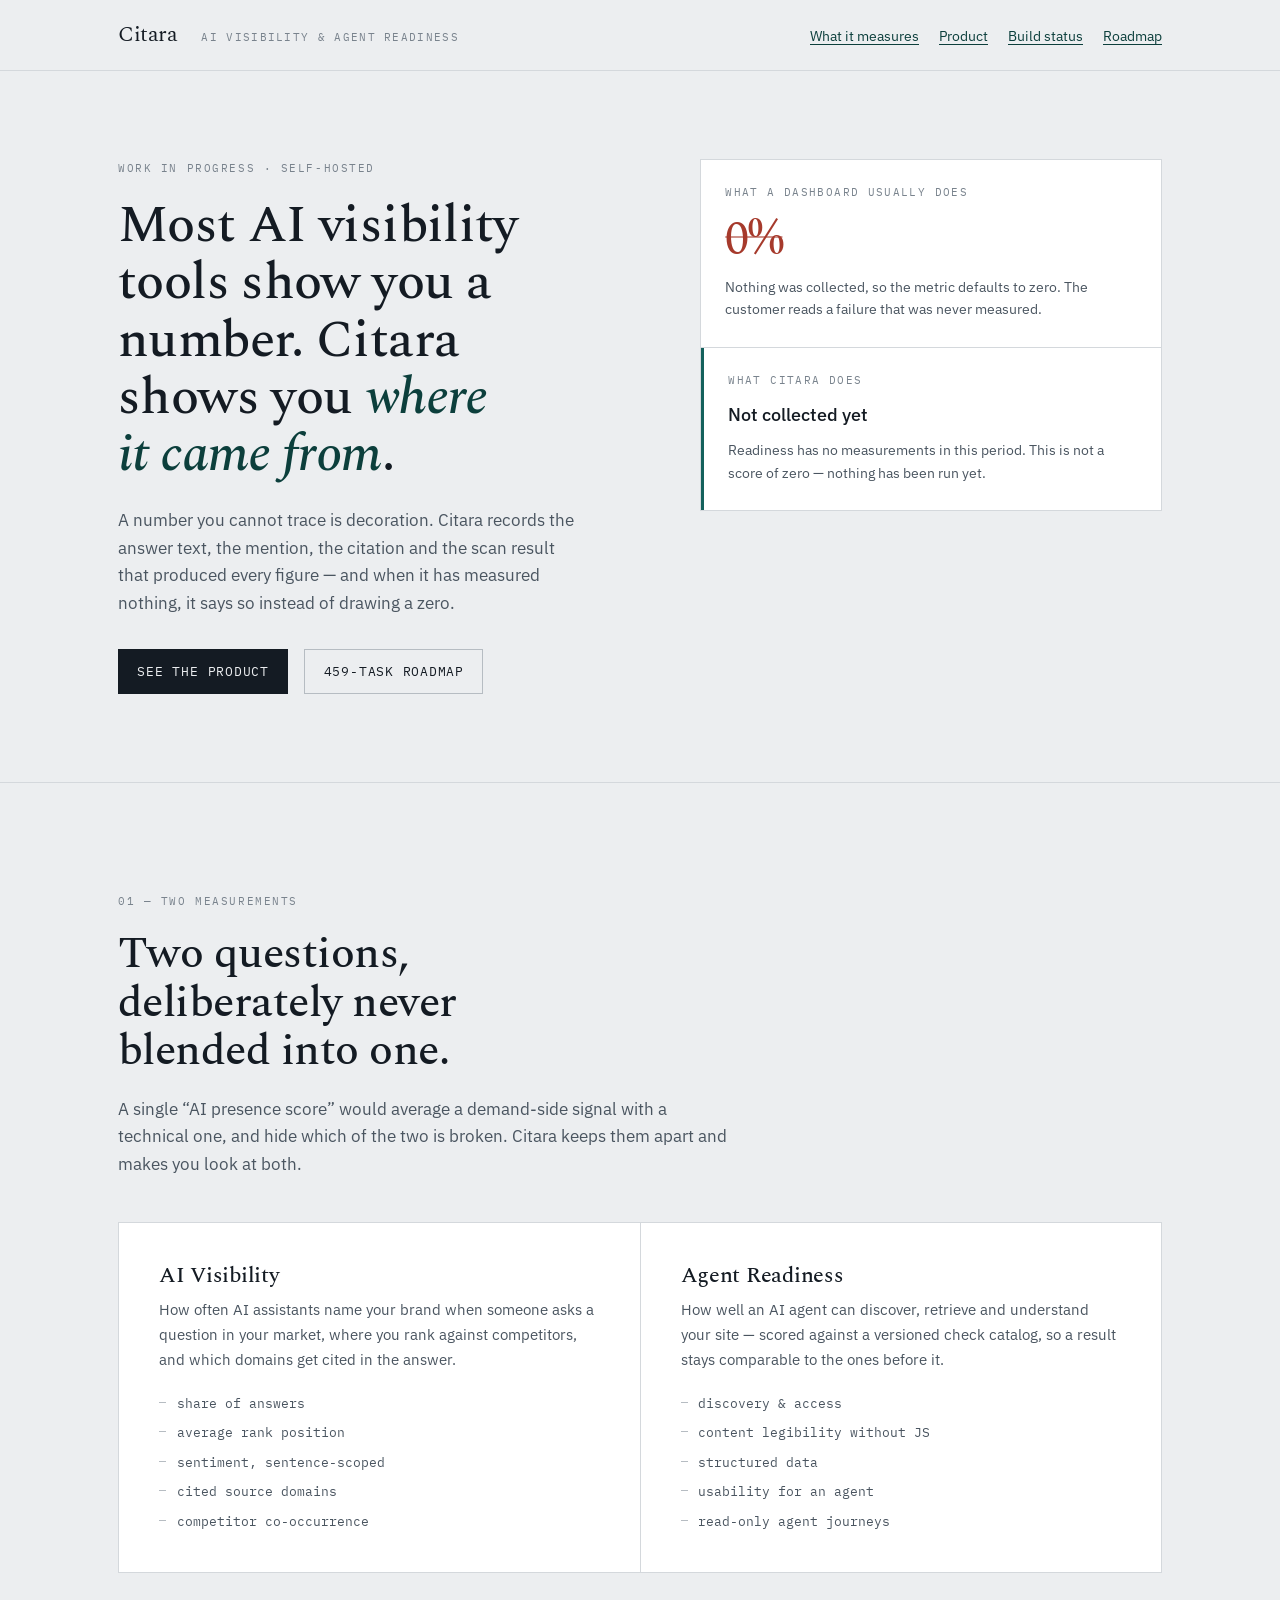
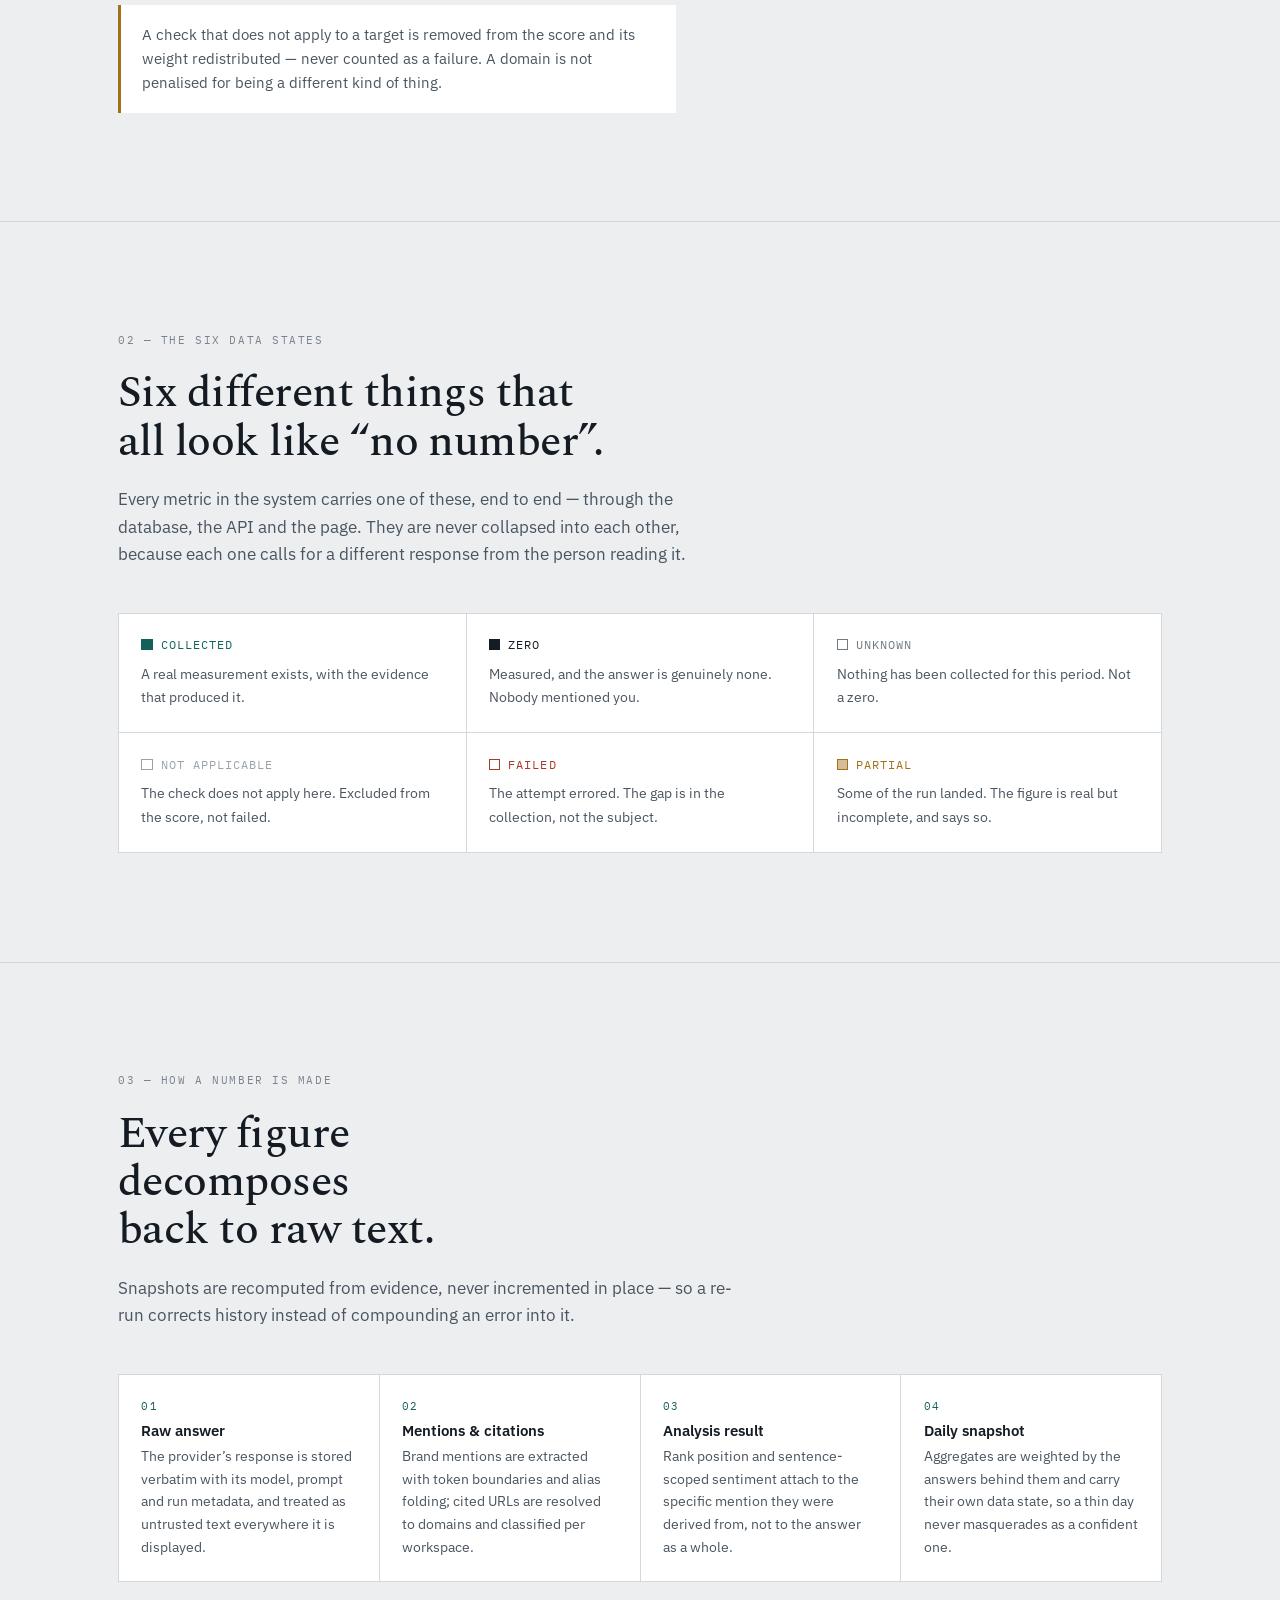
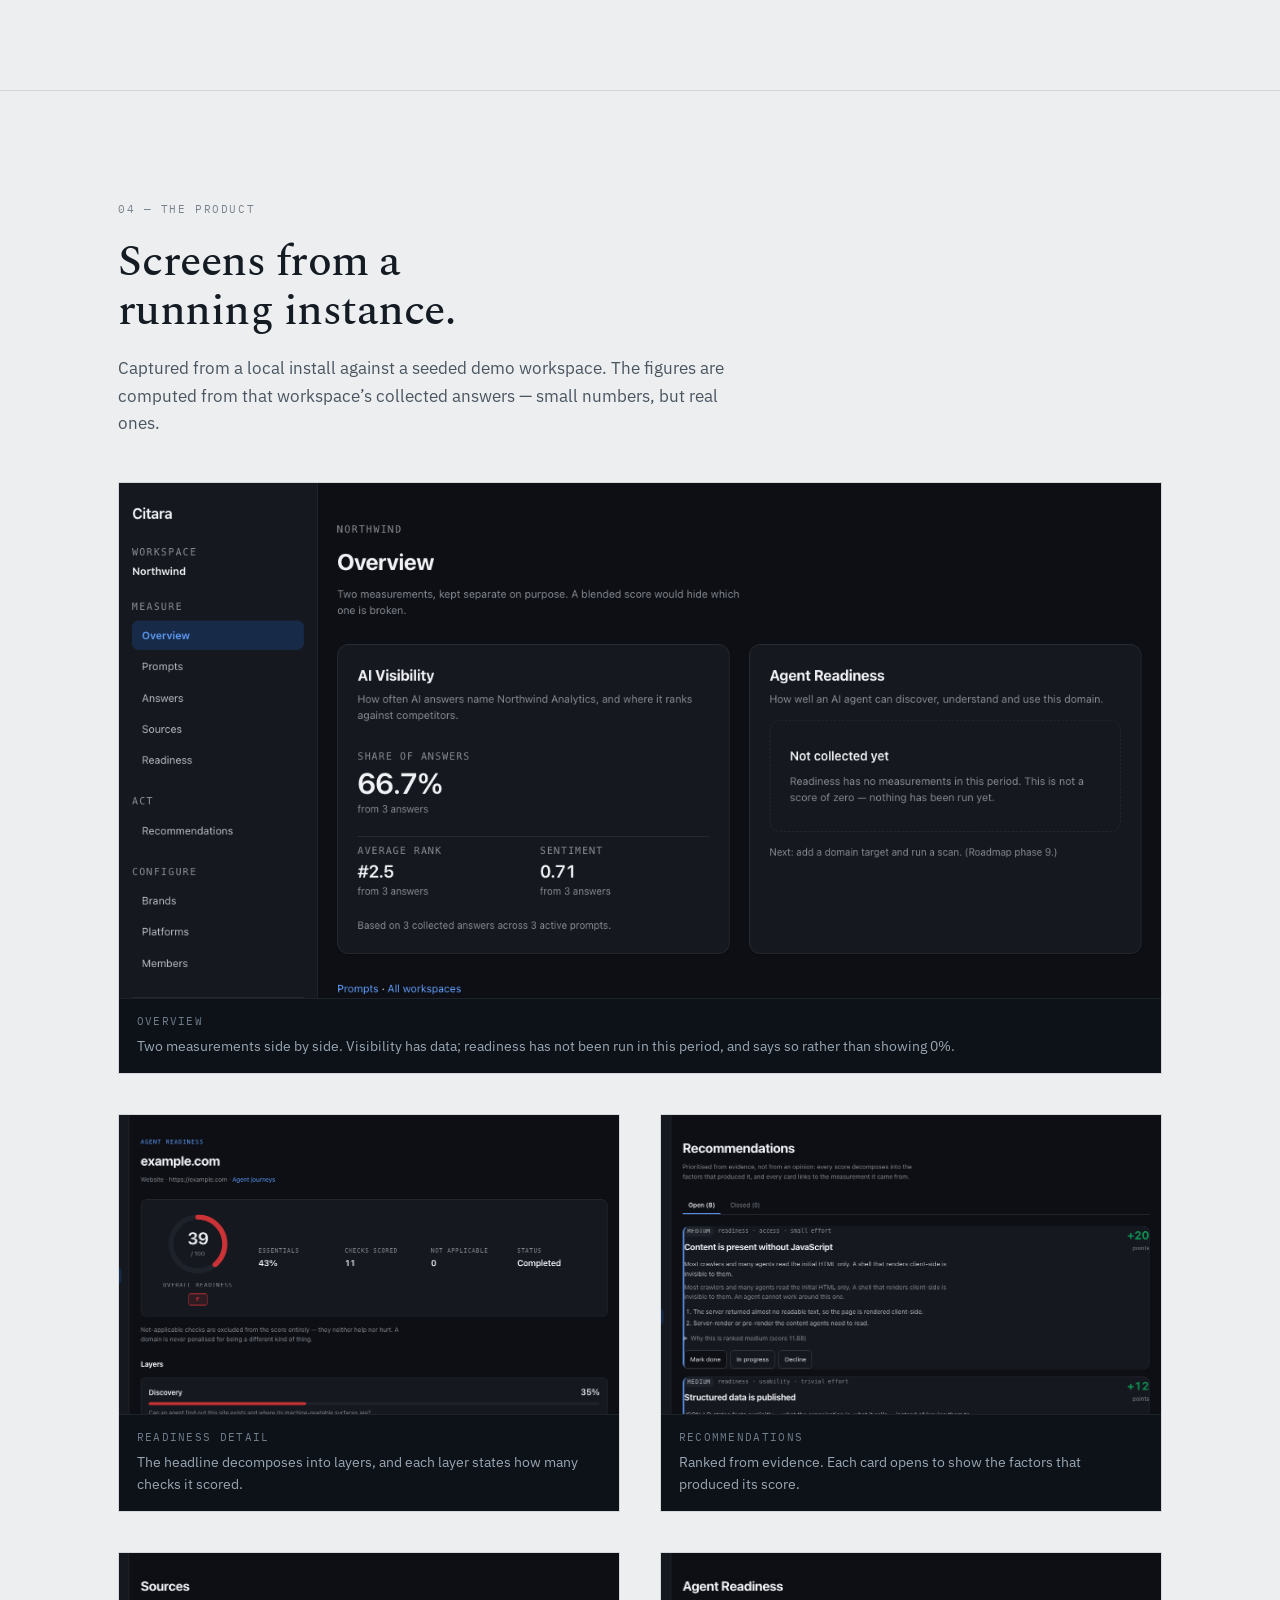
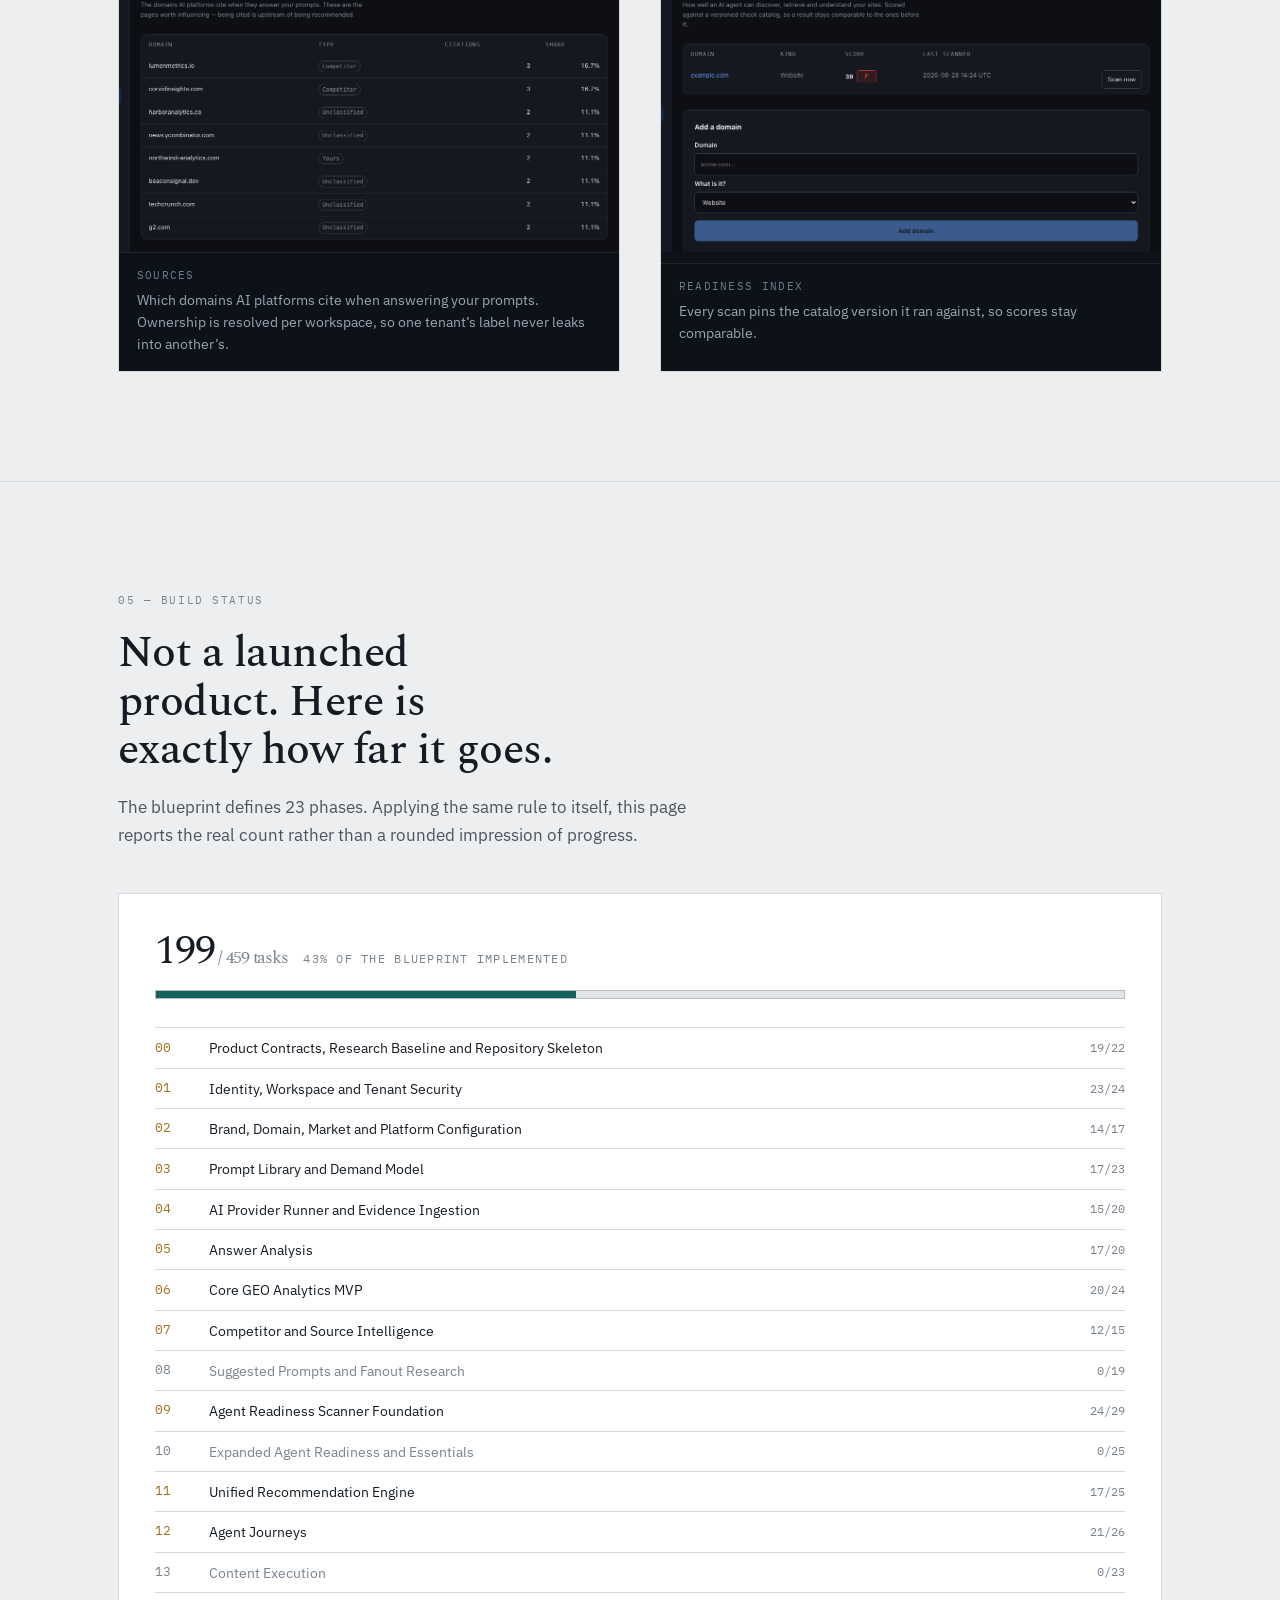
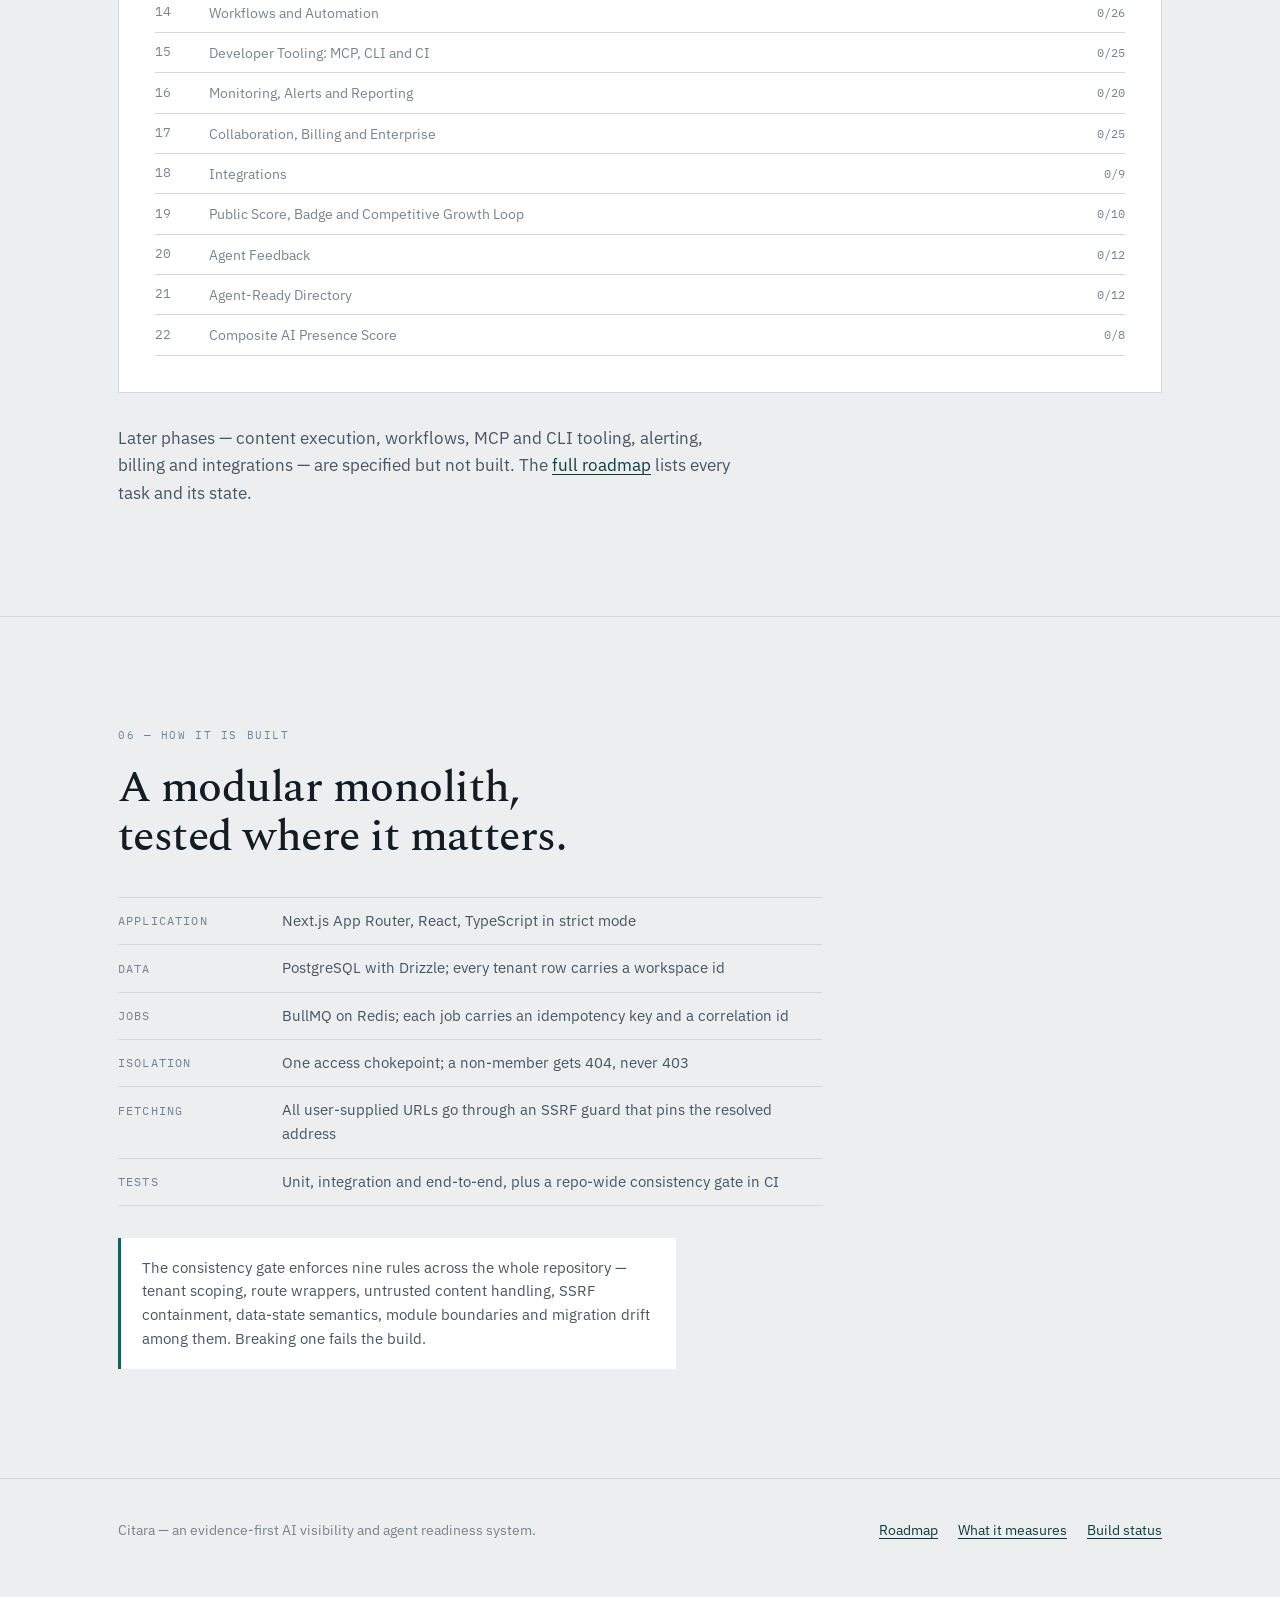
==== index.html @ f3fb156e "site: initial publish" ====
<!doctype html>
<html lang="en">
  <head>
    <meta charset="utf-8" />
    <meta name="viewport" content="width=device-width, initial-scale=1" />
    <title>Citara — evidence-first AI visibility</title>
    <meta
      name="description"
      content="Citara measures how AI answers talk about a brand, and how ready a site is for AI agents — and shows the evidence behind every number instead of inventing one."
    />
    <link rel="preconnect" href="https://fonts.googleapis.com" />
    <link rel="preconnect" href="https://fonts.gstatic.com" crossorigin />
    <link
      href="https://fonts.googleapis.com/css2?family=IBM+Plex+Mono:wght@400;500&family=IBM+Plex+Sans:wght@400;500;600&family=Spectral:ital,wght@0,400;0,500;1,400&display=swap"
      rel="stylesheet"
    />
    <link rel="stylesheet" href="styles.css" />
    <link
      rel="icon"
      href="data:image/svg+xml,<svg xmlns='http://www.w3.org/2000/svg' viewBox='0 0 32 32'><rect width='32' height='32' fill='%230d1219'/><circle cx='16' cy='16' r='9' fill='none' stroke='%2357c9be' stroke-width='3' stroke-dasharray='42 15' transform='rotate(-90 16 16)'/></svg>"
    />
  </head>
  <body>
    <header class="masthead">
      <div class="shell masthead__inner">
        <a class="wordmark" href="./">Citara</a>
        <p class="masthead__tag">AI visibility &amp; agent readiness</p>
        <nav class="masthead__links" aria-label="Site">
          <a href="#measurements">What it measures</a>
          <a href="#product">Product</a>
          <a href="#status">Build status</a>
          <a href="roadmap.html">Roadmap</a>
        </nav>
      </div>
    </header>

    <main>
      <section class="hero">
        <div class="shell hero__grid">
          <div>
            <p class="eyebrow">Work in progress · self-hosted</p>
            <h1>Most AI visibility tools show you a number. Citara shows you <em>where it came from</em>.</h1>
            <p class="hero__sub">
              A number you cannot trace is decoration. Citara records the answer text, the mention, the
              citation and the scan result that produced every figure — and when it has measured
              nothing, it says so instead of drawing a zero.
            </p>
            <div class="hero__actions">
              <a class="btn" href="#product">See the product</a>
              <a class="btn btn--ghost" href="roadmap.html">459-task roadmap</a>
            </div>
          </div>

          <div class="compare" aria-label="Two ways to render an unmeasured metric">
            <div class="compare__cell compare__cell--wrong">
              <span class="compare__label">What a dashboard usually does</span>
              <span class="compare__figure">0%</span>
              <p class="compare__note">
                Nothing was collected, so the metric defaults to zero. The customer reads a failure
                that was never measured.
              </p>
            </div>
            <div class="compare__cell compare__cell--right">
              <span class="compare__label">What Citara does</span>
              <span class="compare__figure compare__figure--void">Not collected yet</span>
              <p class="compare__note">
                Readiness has no measurements in this period. This is not a score of zero — nothing
                has been run yet.
              </p>
            </div>
          </div>
        </div>
      </section>

      <section id="measurements">
        <div class="shell">
          <p class="eyebrow">01 — Two measurements</p>
          <h2 style="font-size: clamp(1.8rem, 1.2rem + 2.2vw, 2.75rem); max-width: 20ch">
            Two questions, deliberately never blended into one.
          </h2>
          <p class="lede" style="margin-top: 1.25rem">
            A single “AI presence score” would average a demand-side signal with a technical one, and
            hide which of the two is broken. Citara keeps them apart and makes you look at both.
          </p>

          <div class="split">
            <div class="split__cell">
              <h3>AI Visibility</h3>
              <p>
                How often AI assistants name your brand when someone asks a question in your market,
                where you rank against competitors, and which domains get cited in the answer.
              </p>
              <ul class="split__list">
                <li>share of answers</li>
                <li>average rank position</li>
                <li>sentiment, sentence-scoped</li>
                <li>cited source domains</li>
                <li>competitor co-occurrence</li>
              </ul>
            </div>
            <div class="split__cell">
              <h3>Agent Readiness</h3>
              <p>
                How well an AI agent can discover, retrieve and understand your site — scored against
                a versioned check catalog, so a result stays comparable to the ones before it.
              </p>
              <ul class="split__list">
                <li>discovery &amp; access</li>
                <li>content legibility without JS</li>
                <li>structured data</li>
                <li>usability for an agent</li>
                <li>read-only agent journeys</li>
              </ul>
            </div>
          </div>

          <p class="rule-note">
            A check that does not apply to a target is removed from the score and its weight
            redistributed — never counted as a failure. A domain is not penalised for being a
            different kind of thing.
          </p>
        </div>
      </section>

      <section id="states">
        <div class="shell">
          <p class="eyebrow">02 — The six data states</p>
          <h2 style="font-size: clamp(1.8rem, 1.2rem + 2.2vw, 2.75rem); max-width: 22ch">
            Six different things that all look like “no number”.
          </h2>
          <p class="lede" style="margin-top: 1.25rem">
            Every metric in the system carries one of these, end to end — through the database, the
            API and the page. They are never collapsed into each other, because each one calls for a
            different response from the person reading it.
          </p>

          <div class="states">
            <div class="state state--collected">
              <span class="state__key">Collected</span>
              <p>A real measurement exists, with the evidence that produced it.</p>
            </div>
            <div class="state state--zero">
              <span class="state__key">Zero</span>
              <p>Measured, and the answer is genuinely none. Nobody mentioned you.</p>
            </div>
            <div class="state state--unknown">
              <span class="state__key">Unknown</span>
              <p>Nothing has been collected for this period. Not a zero.</p>
            </div>
            <div class="state state--na">
              <span class="state__key">Not applicable</span>
              <p>The check does not apply here. Excluded from the score, not failed.</p>
            </div>
            <div class="state state--failed">
              <span class="state__key">Failed</span>
              <p>The attempt errored. The gap is in the collection, not the subject.</p>
            </div>
            <div class="state state--partial">
              <span class="state__key">Partial</span>
              <p>Some of the run landed. The figure is real but incomplete, and says so.</p>
            </div>
          </div>
        </div>
      </section>

      <section id="evidence">
        <div class="shell">
          <p class="eyebrow">03 — How a number is made</p>
          <h2 style="font-size: clamp(1.8rem, 1.2rem + 2.2vw, 2.75rem); max-width: 20ch">
            Every figure decomposes back to raw text.
          </h2>
          <p class="lede" style="margin-top: 1.25rem">
            Snapshots are recomputed from evidence, never incremented in place — so a re-run
            corrects history instead of compounding an error into it.
          </p>

          <ol class="chain">
            <li>
              <h3>Raw answer</h3>
              <p>
                The provider’s response is stored verbatim with its model, prompt and run metadata,
                and treated as untrusted text everywhere it is displayed.
              </p>
            </li>
            <li>
              <h3>Mentions &amp; citations</h3>
              <p>
                Brand mentions are extracted with token boundaries and alias folding; cited URLs are
                resolved to domains and classified per workspace.
              </p>
            </li>
            <li>
              <h3>Analysis result</h3>
              <p>
                Rank position and sentence-scoped sentiment attach to the specific mention they were
                derived from, not to the answer as a whole.
              </p>
            </li>
            <li>
              <h3>Daily snapshot</h3>
              <p>
                Aggregates are weighted by the answers behind them and carry their own data state, so
                a thin day never masquerades as a confident one.
              </p>
            </li>
          </ol>
        </div>
      </section>

      <section id="product">
        <div class="shell">
          <p class="eyebrow">04 — The product</p>
          <h2 style="font-size: clamp(1.8rem, 1.2rem + 2.2vw, 2.75rem); max-width: 20ch">
            Screens from a running instance.
          </h2>
          <p class="lede" style="margin-top: 1.25rem">
            Captured from a local install against a seeded demo workspace. The figures are computed
            from that workspace’s collected answers — small numbers, but real ones.
          </p>

          <div class="plates">
            <figure class="plate plate--wide">
              <img
                src="shots/overview.png"
                alt="Citara overview screen, showing AI Visibility at 66.7% share of answers from 3 answers beside an Agent Readiness panel reading Not collected yet."
                width="1280"
                height="633"
              />
              <figcaption>
                <b>Overview</b>
                Two measurements side by side. Visibility has data; readiness has not been run in
                this period, and says so rather than showing 0%.
              </figcaption>
            </figure>

            <figure class="plate">
              <img
                src="shots/readiness-detail.png"
                alt="Agent readiness detail for example.com: a dial reading 39 out of 100, grade F, with 11 checks scored and a per-layer breakdown."
                width="1280"
                height="633"
                loading="lazy"
              />
              <figcaption>
                <b>Readiness detail</b>
                The headline decomposes into layers, and each layer states how many checks it scored.
              </figcaption>
            </figure>

            <figure class="plate">
              <img
                src="shots/recommendations.png"
                alt="Recommendations list with prioritised cards, each showing severity, effort, a point value and an expandable explanation of its rank."
                width="1280"
                height="633"
                loading="lazy"
              />
              <figcaption>
                <b>Recommendations</b>
                Ranked from evidence. Each card opens to show the factors that produced its score.
              </figcaption>
            </figure>

            <figure class="plate">
              <img
                src="shots/sources.png"
                alt="Sources table listing cited domains with a type label of Yours, Competitor or Unclassified, plus citation counts and share."
                width="1280"
                height="633"
                loading="lazy"
              />
              <figcaption>
                <b>Sources</b>
                Which domains AI platforms cite when answering your prompts. Ownership is resolved
                per workspace, so one tenant’s label never leaks into another’s.
              </figcaption>
            </figure>

            <figure class="plate">
              <img
                src="shots/readiness.png"
                alt="Agent readiness index listing scanned domains with score, grade, last scanned timestamp and a scan now action."
                width="1280"
                height="633"
                loading="lazy"
              />
              <figcaption>
                <b>Readiness index</b>
                Every scan pins the catalog version it ran against, so scores stay comparable.
              </figcaption>
            </figure>
          </div>
        </div>
      </section>

      <section id="status">
        <div class="shell">
          <p class="eyebrow">05 — Build status</p>
          <h2 style="font-size: clamp(1.8rem, 1.2rem + 2.2vw, 2.75rem); max-width: 22ch">
            Not a launched product. Here is exactly how far it goes.
          </h2>
          <p class="lede" style="margin-top: 1.25rem">
            The blueprint defines 23 phases. Applying the same rule to itself, this page reports the
            real count rather than a rounded impression of progress.
          </p>

          <!-- BUILD-STATUS:START -->
        <div class="meter-block">
          <div class="meter-head">
            <span class="meter-figure">199<span> / 459 tasks</span></span>
            <span class="meter-caption">43% of the blueprint implemented</span>
          </div>
          <div
            class="meter"
            role="meter"
            aria-valuenow="199"
            aria-valuemin="0"
            aria-valuemax="459"
            aria-label="Blueprint tasks completed"
          >
            <span style="width: 43.4%"></span>
          </div>

          <div class="phases">
          <div class="phase phase--part">
            <span class="phase__no">00</span>
            <span class="phase__name" title="Product Contracts, Research Baseline and Repository Skeleton">Product Contracts, Research Baseline and Repository Skeleton</span>
            <span class="phase__count">19/22</span>
          </div>
          <div class="phase phase--part">
            <span class="phase__no">01</span>
            <span class="phase__name" title="Identity, Workspace and Tenant Security">Identity, Workspace and Tenant Security</span>
            <span class="phase__count">23/24</span>
          </div>
          <div class="phase phase--part">
            <span class="phase__no">02</span>
            <span class="phase__name" title="Brand, Domain, Market and Platform Configuration">Brand, Domain, Market and Platform Configuration</span>
            <span class="phase__count">14/17</span>
          </div>
          <div class="phase phase--part">
            <span class="phase__no">03</span>
            <span class="phase__name" title="Prompt Library and Demand Model">Prompt Library and Demand Model</span>
            <span class="phase__count">17/23</span>
          </div>
          <div class="phase phase--part">
            <span class="phase__no">04</span>
            <span class="phase__name" title="AI Provider Runner and Evidence Ingestion">AI Provider Runner and Evidence Ingestion</span>
            <span class="phase__count">15/20</span>
          </div>
          <div class="phase phase--part">
            <span class="phase__no">05</span>
            <span class="phase__name" title="Answer Analysis">Answer Analysis</span>
            <span class="phase__count">17/20</span>
          </div>
          <div class="phase phase--part">
            <span class="phase__no">06</span>
            <span class="phase__name" title="Core GEO Analytics MVP">Core GEO Analytics MVP</span>
            <span class="phase__count">20/24</span>
          </div>
          <div class="phase phase--part">
            <span class="phase__no">07</span>
            <span class="phase__name" title="Competitor and Source Intelligence">Competitor and Source Intelligence</span>
            <span class="phase__count">12/15</span>
          </div>
          <div class="phase phase--none">
            <span class="phase__no">08</span>
            <span class="phase__name" title="Suggested Prompts and Fanout Research">Suggested Prompts and Fanout Research</span>
            <span class="phase__count">0/19</span>
          </div>
          <div class="phase phase--part">
            <span class="phase__no">09</span>
            <span class="phase__name" title="Agent Readiness Scanner Foundation">Agent Readiness Scanner Foundation</span>
            <span class="phase__count">24/29</span>
          </div>
          <div class="phase phase--none">
            <span class="phase__no">10</span>
            <span class="phase__name" title="Expanded Agent Readiness and Essentials">Expanded Agent Readiness and Essentials</span>
            <span class="phase__count">0/25</span>
          </div>
          <div class="phase phase--part">
            <span class="phase__no">11</span>
            <span class="phase__name" title="Unified Recommendation Engine">Unified Recommendation Engine</span>
            <span class="phase__count">17/25</span>
          </div>
          <div class="phase phase--part">
            <span class="phase__no">12</span>
            <span class="phase__name" title="Agent Journeys">Agent Journeys</span>
            <span class="phase__count">21/26</span>
          </div>
          <div class="phase phase--none">
            <span class="phase__no">13</span>
            <span class="phase__name" title="Content Execution">Content Execution</span>
            <span class="phase__count">0/23</span>
          </div>
          <div class="phase phase--none">
            <span class="phase__no">14</span>
            <span class="phase__name" title="Workflows and Automation">Workflows and Automation</span>
            <span class="phase__count">0/26</span>
          </div>
          <div class="phase phase--none">
            <span class="phase__no">15</span>
            <span class="phase__name" title="Developer Tooling: MCP, CLI and CI">Developer Tooling: MCP, CLI and CI</span>
            <span class="phase__count">0/25</span>
          </div>
          <div class="phase phase--none">
            <span class="phase__no">16</span>
            <span class="phase__name" title="Monitoring, Alerts and Reporting">Monitoring, Alerts and Reporting</span>
            <span class="phase__count">0/20</span>
          </div>
          <div class="phase phase--none">
            <span class="phase__no">17</span>
            <span class="phase__name" title="Collaboration, Billing and Enterprise">Collaboration, Billing and Enterprise</span>
            <span class="phase__count">0/25</span>
          </div>
          <div class="phase phase--none">
            <span class="phase__no">18</span>
            <span class="phase__name" title="Integrations">Integrations</span>
            <span class="phase__count">0/9</span>
          </div>
          <div class="phase phase--none">
            <span class="phase__no">19</span>
            <span class="phase__name" title="Public Score, Badge and Competitive Growth Loop">Public Score, Badge and Competitive Growth Loop</span>
            <span class="phase__count">0/10</span>
          </div>
          <div class="phase phase--none">
            <span class="phase__no">20</span>
            <span class="phase__name" title="Agent Feedback">Agent Feedback</span>
            <span class="phase__count">0/12</span>
          </div>
          <div class="phase phase--none">
            <span class="phase__no">21</span>
            <span class="phase__name" title="Agent-Ready Directory">Agent-Ready Directory</span>
            <span class="phase__count">0/12</span>
          </div>
          <div class="phase phase--none">
            <span class="phase__no">22</span>
            <span class="phase__name" title="Composite AI Presence Score">Composite AI Presence Score</span>
            <span class="phase__count">0/8</span>
          </div>
          </div>
        </div>
        <!-- BUILD-STATUS:END -->

          <p class="lede" style="margin-top: 2rem">
            Later phases — content execution, workflows, MCP and CLI tooling, alerting, billing and
            integrations — are specified but not built. The
            <a href="roadmap.html">full roadmap</a> lists every task and its state.
          </p>
        </div>
      </section>

      <section id="stack">
        <div class="shell">
          <p class="eyebrow">06 — How it is built</p>
          <h2 style="font-size: clamp(1.8rem, 1.2rem + 2.2vw, 2.75rem); max-width: 20ch">
            A modular monolith, tested where it matters.
          </h2>

          <ul class="stack-list">
            <li>
              <b>Application</b>
              <span>Next.js App Router, React, TypeScript in strict mode</span>
            </li>
            <li>
              <b>Data</b>
              <span>PostgreSQL with Drizzle; every tenant row carries a workspace id</span>
            </li>
            <li>
              <b>Jobs</b>
              <span>BullMQ on Redis; each job carries an idempotency key and a correlation id</span>
            </li>
            <li>
              <b>Isolation</b>
              <span>One access chokepoint; a non-member gets 404, never 403</span>
            </li>
            <li>
              <b>Fetching</b>
              <span>All user-supplied URLs go through an SSRF guard that pins the resolved address</span>
            </li>
            <li>
              <b>Tests</b>
              <span>Unit, integration and end-to-end, plus a repo-wide consistency gate in CI</span>
            </li>
          </ul>

          <p class="rule-note" style="border-left-color: var(--accent)">
            The consistency gate enforces nine rules across the whole repository — tenant scoping,
            route wrappers, untrusted content handling, SSRF containment, data-state semantics,
            module boundaries and migration drift among them. Breaking one fails the build.
          </p>
        </div>
      </section>
    </main>

    <footer>
      <div class="shell">
        <p>Citara — an evidence-first AI visibility and agent readiness system.</p>
        <nav aria-label="Footer">
          <a href="roadmap.html">Roadmap</a>
          <a href="#measurements">What it measures</a>
          <a href="#status">Build status</a>
        </nav>
      </div>
    </footer>
  </body>
</html>
---- styles.css ----
/*
 * Citara marketing site.
 *
 * Design direction: a measurement record. The product's whole argument is that
 * it refuses to invent numbers, so the page is built like an instrument
 * readout — a light paper ground, dark inset plates where real measurements
 * appear, and colour used only to carry meaning (the six data states), never
 * as decoration.
 */

:root {
  --paper: #eceef0;
  --panel: #ffffff;
  --plate: #0d1219;
  --ink: #141b23;
  --ink-soft: #4a5560;
  --ink-faint: #79838d;
  --rule: #d4d8dc;
  --rule-strong: #b6bcc2;

  /* Semantic states. These are the six data states, not a decorative ramp. */
  --state-collected: #14615c;
  --state-zero: #141b23;
  --state-unknown: #6f7a85;
  --state-na: #9aa3ac;
  --state-failed: #a63a2c;
  --state-partial: #a2701a;

  --accent: #14615c;
  --accent-ink: #0c3f3c;

  --display: 'Spectral', 'Iowan Old Style', Georgia, serif;
  --body: 'IBM Plex Sans', -apple-system, BlinkMacSystemFont, 'Segoe UI', sans-serif;
  --mono: 'IBM Plex Mono', ui-monospace, 'SF Mono', Menlo, monospace;

  --measure: 62ch;
  --gutter: clamp(1.25rem, 4vw, 3rem);
  --shell: 1140px;
}

@media (prefers-color-scheme: dark) {
  :root:not([data-theme='light']) {
    --paper: #0b0f14;
    --panel: #121820;
    --plate: #070b10;
    --ink: #e6eaee;
    --ink-soft: #a4b0bb;
    --ink-faint: #77838f;
    --rule: #232c36;
    --rule-strong: #33404c;

    --state-collected: #57c9be;
    --state-zero: #e6eaee;
    --state-unknown: #8d99a5;
    --state-na: #69747f;
    --state-failed: #e0705f;
    --state-partial: #d9a441;

    --accent: #57c9be;
    --accent-ink: #8fded5;
  }
}

:root[data-theme='dark'] {
  --paper: #0b0f14;
  --panel: #121820;
  --plate: #070b10;
  --ink: #e6eaee;
  --ink-soft: #a4b0bb;
  --ink-faint: #77838f;
  --rule: #232c36;
  --rule-strong: #33404c;

  --state-collected: #57c9be;
  --state-zero: #e6eaee;
  --state-unknown: #8d99a5;
  --state-na: #69747f;
  --state-failed: #e0705f;
  --state-partial: #d9a441;

  --accent: #57c9be;
  --accent-ink: #8fded5;
}

*,
*::before,
*::after {
  box-sizing: border-box;
}

html {
  -webkit-text-size-adjust: 100%;
}

body {
  margin: 0;
  background: var(--paper);
  color: var(--ink);
  font-family: var(--body);
  font-size: clamp(1rem, 0.96rem + 0.18vw, 1.0625rem);
  line-height: 1.62;
  -webkit-font-smoothing: antialiased;
}

a {
  color: var(--accent-ink);
  text-underline-offset: 0.18em;
  text-decoration-thickness: from-font;
}

a:hover {
  color: var(--ink);
}

:focus-visible {
  outline: 2px solid var(--accent);
  outline-offset: 3px;
  border-radius: 2px;
}

img {
  max-width: 100%;
  height: auto;
  display: block;
}

h1,
h2,
h3 {
  font-family: var(--display);
  font-weight: 500;
  line-height: 1.1;
  text-wrap: balance;
  margin: 0;
  letter-spacing: -0.012em;
}

p,
figure,
blockquote {
  margin: 0;
}

/* ---------- shell ---------- */

.shell {
  width: 100%;
  max-width: var(--shell);
  margin-inline: auto;
  padding-inline: var(--gutter);
}

.narrow {
  max-width: var(--measure);
}

section {
  padding-block: clamp(3.5rem, 2rem + 6vw, 7rem);
  border-top: 1px solid var(--rule);
}

.eyebrow {
  font-family: var(--mono);
  font-size: 0.7rem;
  letter-spacing: 0.14em;
  text-transform: uppercase;
  color: var(--ink-faint);
  margin: 0 0 1.25rem;
}

.lede {
  color: var(--ink-soft);
  font-size: 1.0625rem;
  max-width: var(--measure);
}

/* ---------- masthead ---------- */

.masthead {
  border-bottom: 1px solid var(--rule);
  background: var(--paper);
}

.masthead__inner {
  display: flex;
  flex-wrap: wrap;
  align-items: baseline;
  gap: 0.75rem 1.5rem;
  padding-block: 1.1rem;
}

.wordmark {
  font-family: var(--display);
  font-size: 1.35rem;
  letter-spacing: -0.02em;
  color: var(--ink);
  text-decoration: none;
}

.masthead__tag {
  font-family: var(--mono);
  font-size: 0.68rem;
  letter-spacing: 0.12em;
  text-transform: uppercase;
  color: var(--ink-faint);
  margin-right: auto;
}

.masthead__links {
  display: flex;
  gap: 1.25rem;
  font-size: 0.9rem;
}

/* ---------- hero ---------- */

.hero {
  border-top: 0;
  padding-block: clamp(3rem, 2rem + 5vw, 5.5rem) clamp(3rem, 2rem + 5vw, 5.5rem);
}

.hero__grid {
  display: grid;
  gap: clamp(2.5rem, 1rem + 5vw, 4.5rem);
  grid-template-columns: minmax(0, 1fr);
  align-items: start;
}

@media (min-width: 62rem) {
  .hero__grid {
    grid-template-columns: minmax(0, 1.05fr) minmax(0, 0.95fr);
  }
}

.hero h1 {
  font-size: clamp(2.1rem, 1.3rem + 3.1vw, 3.25rem);
  margin-bottom: 1.5rem;
  max-width: 17ch;
}

.hero h1 em {
  font-style: italic;
  color: var(--accent-ink);
}

.hero__sub {
  color: var(--ink-soft);
  max-width: 46ch;
  margin-bottom: 2rem;
}

.hero__actions {
  display: flex;
  flex-wrap: wrap;
  gap: 0.75rem 1rem;
  align-items: center;
}

.btn {
  display: inline-block;
  font-family: var(--mono);
  font-size: 0.8rem;
  letter-spacing: 0.06em;
  text-transform: uppercase;
  text-decoration: none;
  padding: 0.7rem 1.15rem;
  border: 1px solid var(--ink);
  color: var(--paper);
  background: var(--ink);
  transition:
    background 140ms ease,
    color 140ms ease,
    transform 140ms ease;
}

.btn:hover {
  background: var(--accent-ink);
  border-color: var(--accent-ink);
  color: var(--paper);
  transform: translateY(-1px);
}

.btn--ghost {
  background: transparent;
  color: var(--ink);
  border-color: var(--rule-strong);
}

.btn--ghost:hover {
  background: transparent;
  color: var(--accent-ink);
  border-color: var(--accent-ink);
}

/* ---------- the comparison card in the hero ---------- */

.compare {
  display: grid;
  gap: 1px;
  background: var(--rule);
  border: 1px solid var(--rule);
}

.compare__cell {
  background: var(--panel);
  padding: 1.5rem 1.5rem 1.6rem;
}

.compare__label {
  font-family: var(--mono);
  font-size: 0.66rem;
  letter-spacing: 0.13em;
  text-transform: uppercase;
  color: var(--ink-faint);
  display: block;
  margin-bottom: 0.9rem;
}

.compare__figure {
  font-family: var(--display);
  font-size: 3rem;
  line-height: 1;
  letter-spacing: -0.03em;
  font-variant-numeric: tabular-nums;
  display: block;
}

.compare__figure--void {
  font-family: var(--body);
  font-size: 1.15rem;
  font-weight: 500;
  line-height: 1.3;
  letter-spacing: 0;
  color: var(--ink);
}

.compare__note {
  margin-top: 0.75rem;
  font-size: 0.875rem;
  color: var(--ink-soft);
}

.compare__cell--wrong .compare__figure {
  color: var(--state-failed);
  text-decoration: line-through;
  text-decoration-thickness: 2px;
  text-decoration-color: color-mix(in oklab, var(--state-failed) 55%, transparent);
}

.compare__cell--right {
  border-left: 3px solid var(--accent);
}

/* ---------- two measurements ---------- */

.split {
  display: grid;
  gap: 1px;
  background: var(--rule);
  border: 1px solid var(--rule);
  margin-top: 2.75rem;
}

@media (min-width: 48rem) {
  .split {
    grid-template-columns: 1fr 1fr;
  }
}

.split__cell {
  background: var(--panel);
  padding: clamp(1.5rem, 1rem + 2vw, 2.5rem);
}

.split__cell h3 {
  font-size: 1.4rem;
  margin-bottom: 0.6rem;
}

.split__cell p {
  color: var(--ink-soft);
  font-size: 0.95rem;
}

.split__list {
  list-style: none;
  margin: 1.4rem 0 0;
  padding: 0;
  display: grid;
  gap: 0.55rem;
  font-family: var(--mono);
  font-size: 0.8rem;
  color: var(--ink-soft);
}

.split__list li {
  padding-left: 1.1rem;
  position: relative;
}

.split__list li::before {
  content: '';
  position: absolute;
  left: 0;
  top: 0.62em;
  width: 0.45rem;
  height: 1px;
  background: var(--rule-strong);
}

.rule-note {
  margin-top: 2rem;
  padding: 1.1rem 1.3rem;
  border-left: 3px solid var(--state-partial);
  background: var(--panel);
  font-size: 0.925rem;
  color: var(--ink-soft);
  max-width: var(--measure);
}

/* ---------- data states legend ---------- */

.states {
  display: grid;
  gap: 1px;
  background: var(--rule);
  border: 1px solid var(--rule);
  margin-top: 2.75rem;
}

/* Six items: two rows of three, so the legend never leaves a dead cell. */
@media (min-width: 34rem) {
  .states {
    grid-template-columns: repeat(2, 1fr);
  }
}

@media (min-width: 56rem) {
  .states {
    grid-template-columns: repeat(3, 1fr);
  }
}

.state {
  background: var(--panel);
  padding: 1.35rem 1.4rem 1.5rem;
  display: grid;
  gap: 0.45rem;
  align-content: start;
}

.state__key {
  font-family: var(--mono);
  font-size: 0.74rem;
  letter-spacing: 0.09em;
  text-transform: uppercase;
  display: inline-flex;
  align-items: center;
  gap: 0.5rem;
  color: var(--swatch, var(--ink));
}

.state__key::before {
  content: '';
  width: 0.7rem;
  height: 0.7rem;
  border: 1.5px solid var(--swatch, var(--ink));
  background: var(--swatch-fill, transparent);
  flex: none;
}

.state p {
  font-size: 0.9rem;
  color: var(--ink-soft);
}

.state--collected {
  --swatch: var(--state-collected);
  --swatch-fill: var(--state-collected);
}
.state--zero {
  --swatch: var(--state-zero);
  --swatch-fill: var(--state-zero);
}
.state--unknown {
  --swatch: var(--state-unknown);
}
.state--na {
  --swatch: var(--state-na);
}
.state--failed {
  --swatch: var(--state-failed);
}
.state--partial {
  --swatch: var(--state-partial);
  --swatch-fill: color-mix(in oklab, var(--state-partial) 45%, transparent);
}

/* ---------- evidence chain ---------- */

.chain {
  list-style: none;
  margin: 2.75rem 0 0;
  padding: 0;
  display: grid;
  gap: 1px;
  background: var(--rule);
  border: 1px solid var(--rule);
  counter-reset: step;
}

@media (min-width: 56rem) {
  .chain {
    grid-template-columns: repeat(4, 1fr);
  }
}

.chain li {
  background: var(--panel);
  padding: 1.4rem;
  display: grid;
  gap: 0.4rem;
  align-content: start;
  counter-increment: step;
}

.chain li::before {
  content: counter(step, decimal-leading-zero);
  font-family: var(--mono);
  font-size: 0.7rem;
  letter-spacing: 0.1em;
  color: var(--accent);
}

.chain h3 {
  font-family: var(--body);
  font-size: 0.95rem;
  font-weight: 600;
  letter-spacing: 0;
}

.chain p {
  font-size: 0.875rem;
  color: var(--ink-soft);
}

/* ---------- screenshot plates ---------- */

.plates {
  display: grid;
  gap: clamp(1.5rem, 1rem + 2vw, 2.5rem);
  margin-top: 2.75rem;
}

@media (min-width: 56rem) {
  .plates {
    grid-template-columns: 1fr 1fr;
  }
  .plate--wide {
    grid-column: 1 / -1;
  }
}

.plate {
  background: var(--plate);
  border: 1px solid var(--rule);
  display: grid;
  gap: 0;
}

.plate figcaption {
  padding: 0.85rem 1.1rem 1rem;
  border-top: 1px solid rgb(255 255 255 / 0.07);
  color: #9aa6b2;
  font-size: 0.85rem;
}

.plate figcaption b {
  display: block;
  font-family: var(--mono);
  font-size: 0.68rem;
  letter-spacing: 0.12em;
  text-transform: uppercase;
  color: #6f7d8b;
  font-weight: 400;
  margin-bottom: 0.3rem;
}

.plate img {
  width: 100%;
}

/*
 * The four half-width plates all repeat the same left navigation. Cropping it
 * away spends those pixels on the part of the screen the caption is about.
 */
@media (min-width: 56rem) {
  .plate:not(.plate--wide) {
    overflow: hidden;
  }

  .plate:not(.plate--wide) img {
    /* The global reset caps images at their container; this crop needs to exceed it. */
    max-width: none;
    width: 121%;
    margin-left: -21%;
  }
}

/* ---------- build status ---------- */

.meter-block {
  margin-top: 2.75rem;
  border: 1px solid var(--rule);
  background: var(--panel);
  padding: clamp(1.5rem, 1rem + 2vw, 2.25rem);
}

.meter-head {
  display: flex;
  flex-wrap: wrap;
  align-items: baseline;
  gap: 0.5rem 1rem;
  margin-bottom: 1.1rem;
}

.meter-figure {
  font-family: var(--display);
  font-size: 2.6rem;
  line-height: 1;
  letter-spacing: -0.03em;
  font-variant-numeric: tabular-nums;
}

.meter-figure span {
  font-size: 1.1rem;
  color: var(--ink-faint);
}

.meter-caption {
  font-family: var(--mono);
  font-size: 0.72rem;
  letter-spacing: 0.11em;
  text-transform: uppercase;
  color: var(--ink-faint);
}

.meter {
  height: 0.6rem;
  background: color-mix(in oklab, var(--rule) 70%, transparent);
  border: 1px solid var(--rule-strong);
  overflow: hidden;
}

.meter span {
  display: block;
  height: 100%;
  background: var(--accent);
}

.phases {
  margin-top: 1.75rem;
  border-top: 1px solid var(--rule);
  font-family: var(--mono);
  font-size: 0.8rem;
}

.phase {
  display: grid;
  grid-template-columns: 2.5rem minmax(0, 1fr) auto;
  gap: 0.5rem 0.9rem;
  align-items: center;
  padding: 0.5rem 0;
  border-bottom: 1px solid var(--rule);
}

.phase__no {
  color: var(--ink-faint);
  font-variant-numeric: tabular-nums;
}

.phase__name {
  font-family: var(--body);
  font-size: 0.9rem;
  overflow: hidden;
  text-overflow: ellipsis;
  white-space: nowrap;
}

.phase__count {
  color: var(--ink-faint);
  font-variant-numeric: tabular-nums;
  font-size: 0.75rem;
}

.phase--done .phase__name {
  color: var(--ink);
}

.phase--none .phase__name,
.phase--none .phase__no {
  color: var(--ink-faint);
}

.phase--part .phase__no {
  color: var(--state-partial);
}

.phase--done .phase__no {
  color: var(--accent);
}

/* ---------- stack ---------- */

.stack-list {
  list-style: none;
  margin: 2.25rem 0 0;
  padding: 0;
  display: grid;
  gap: 0;
  border-top: 1px solid var(--rule);
  max-width: 44rem;
}

.stack-list li {
  display: grid;
  grid-template-columns: minmax(7rem, 9rem) minmax(0, 1fr);
  gap: 0.35rem 1.25rem;
  padding: 0.7rem 0;
  border-bottom: 1px solid var(--rule);
  font-size: 0.925rem;
}

.stack-list dt,
.stack-list b {
  font-family: var(--mono);
  font-size: 0.72rem;
  letter-spacing: 0.1em;
  text-transform: uppercase;
  color: var(--ink-faint);
  font-weight: 400;
  padding-top: 0.2rem;
}

.stack-list span {
  color: var(--ink-soft);
}

/* ---------- footer ---------- */

footer {
  border-top: 1px solid var(--rule);
  padding-block: 2.5rem 3.5rem;
  color: var(--ink-faint);
  font-size: 0.875rem;
}

footer .shell {
  display: flex;
  flex-wrap: wrap;
  gap: 0.75rem 2rem;
  align-items: baseline;
  justify-content: space-between;
}

footer nav {
  display: flex;
  gap: 1.25rem;
}

@media (prefers-reduced-motion: reduce) {
  * {
    transition-duration: 0.01ms !important;
    animation-duration: 0.01ms !important;
  }
}
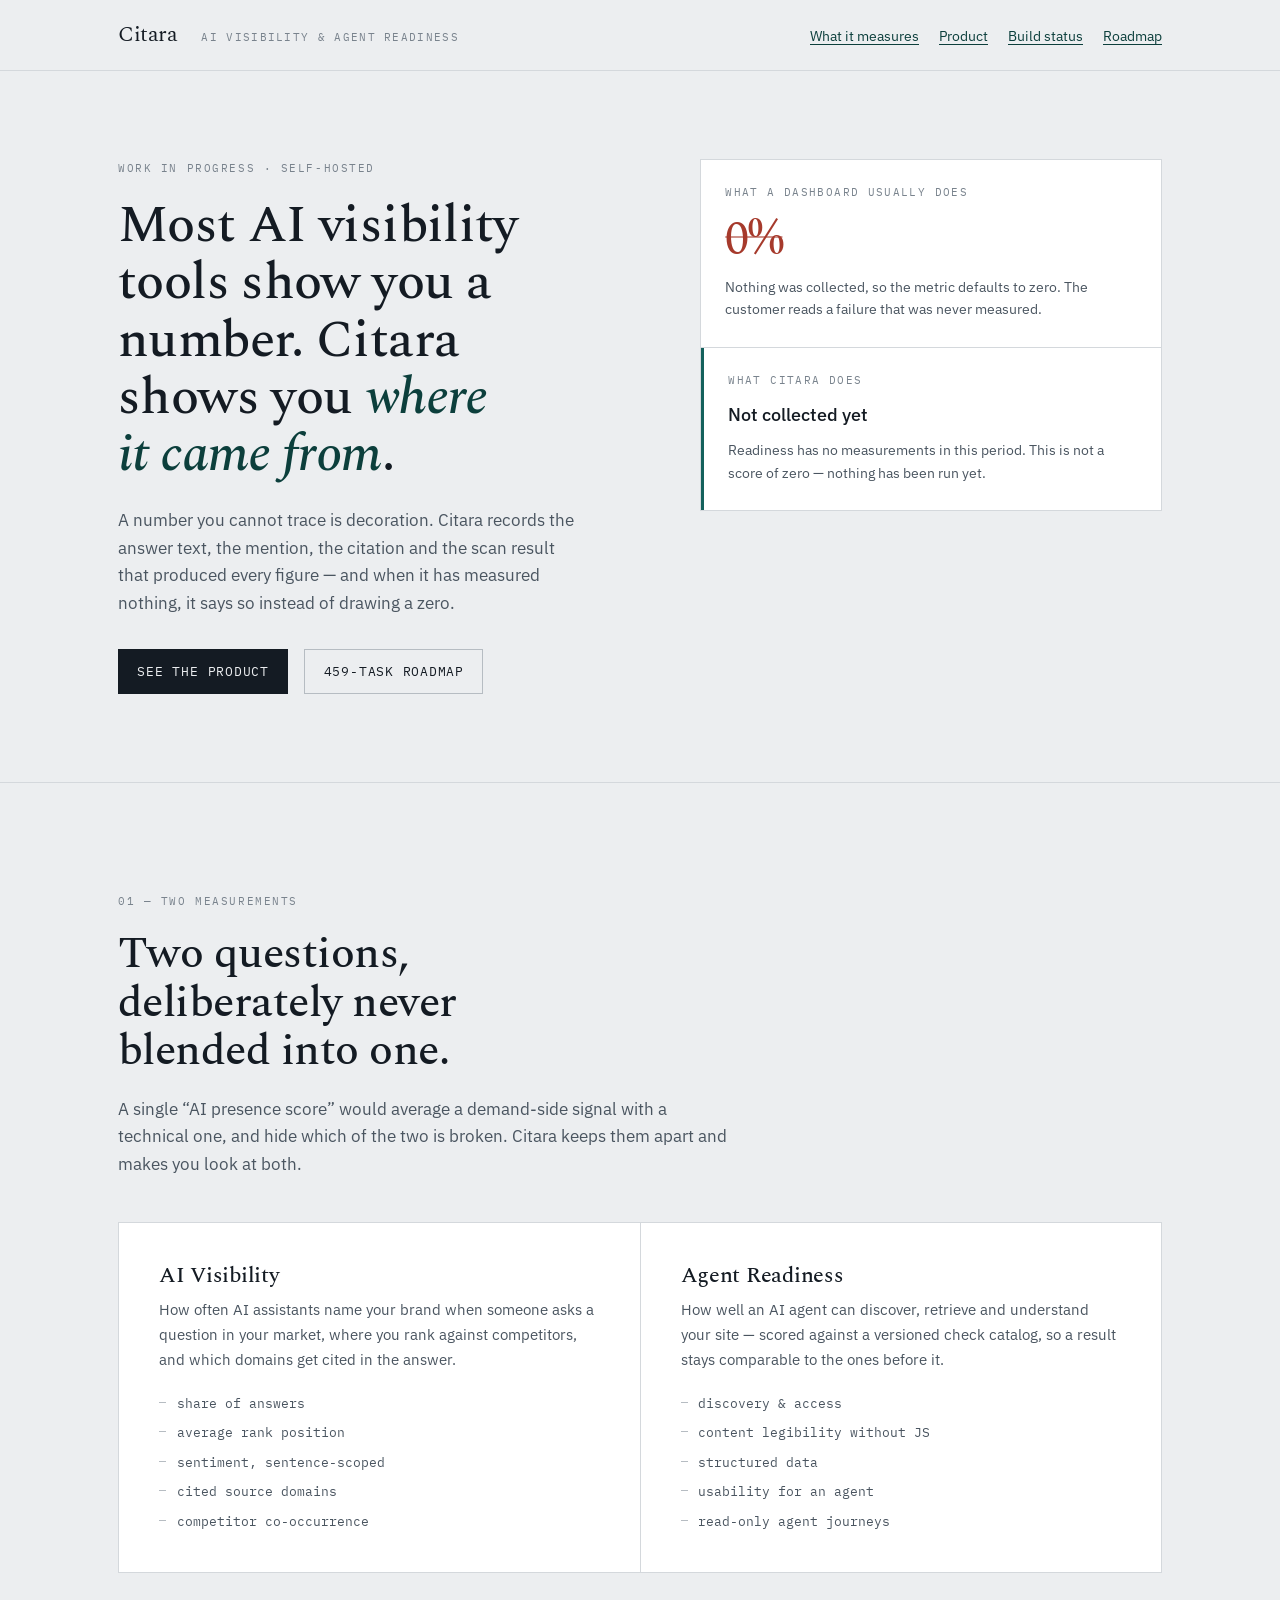
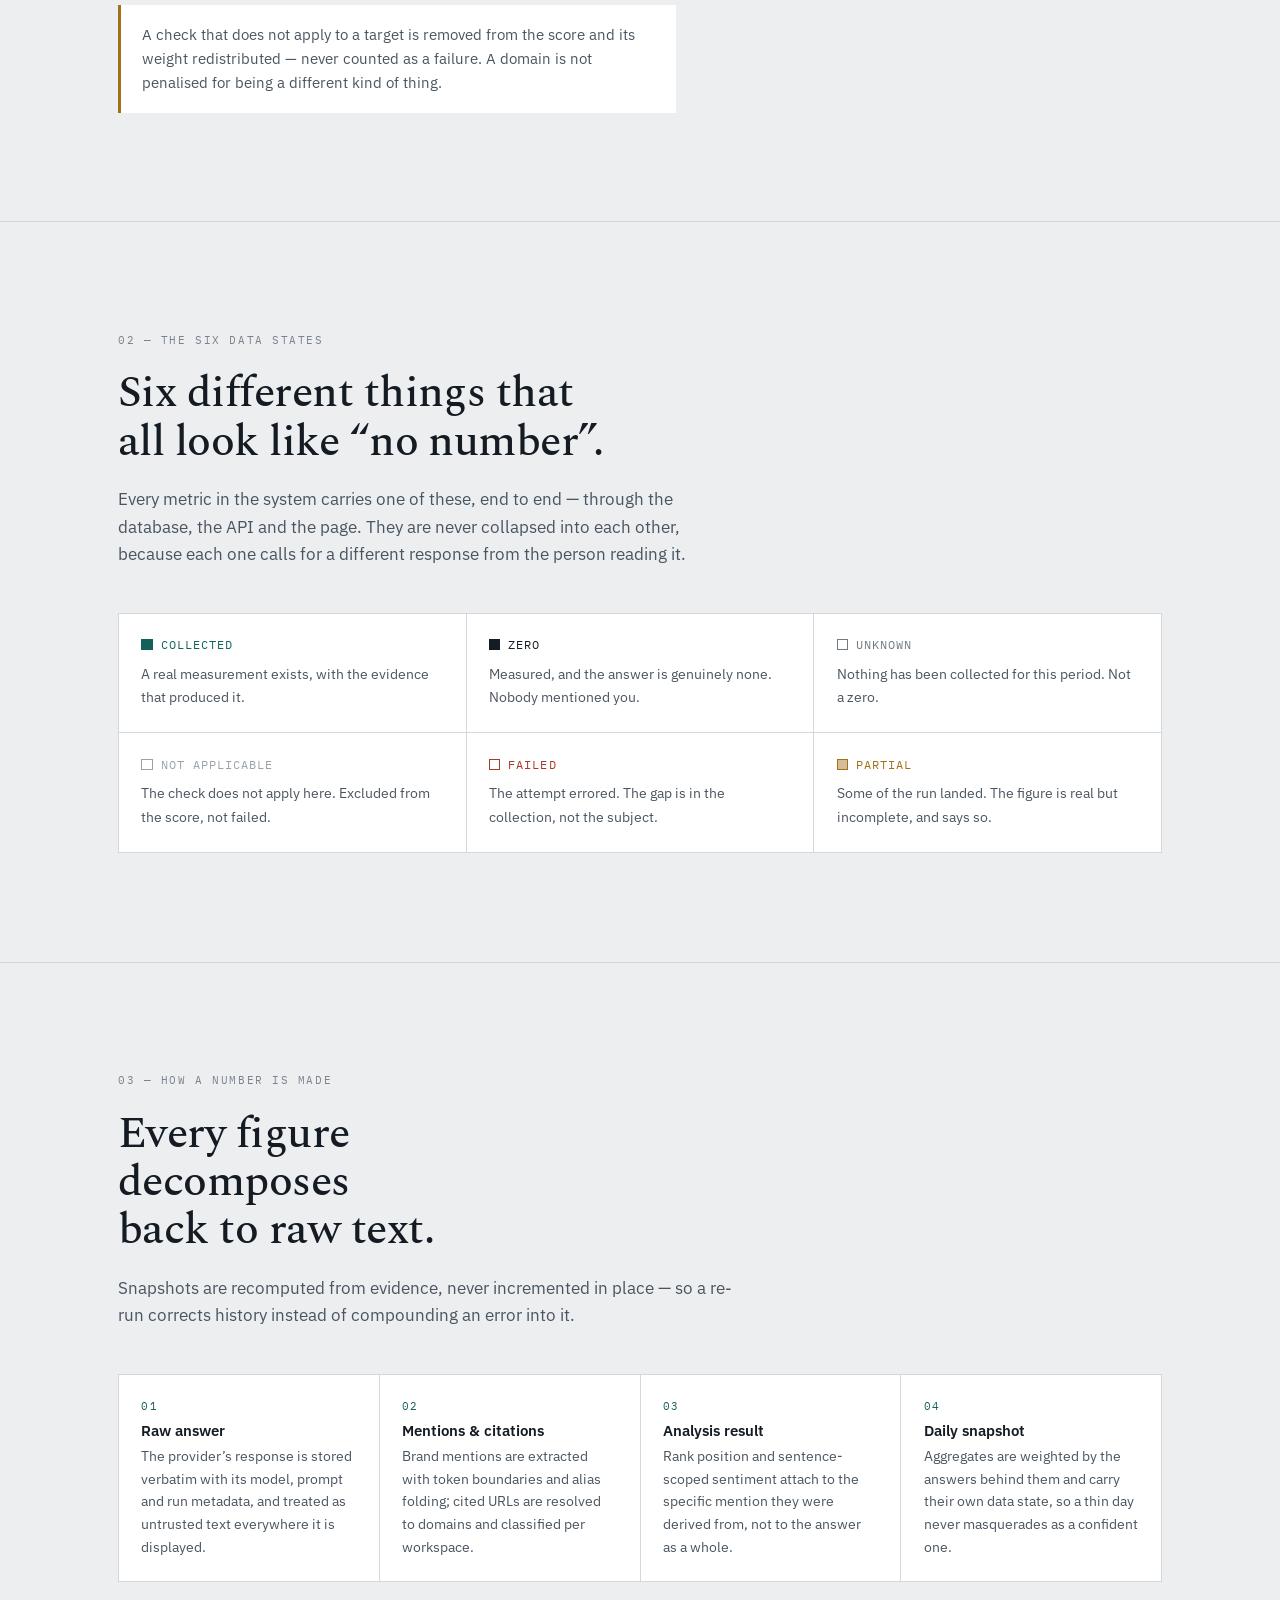
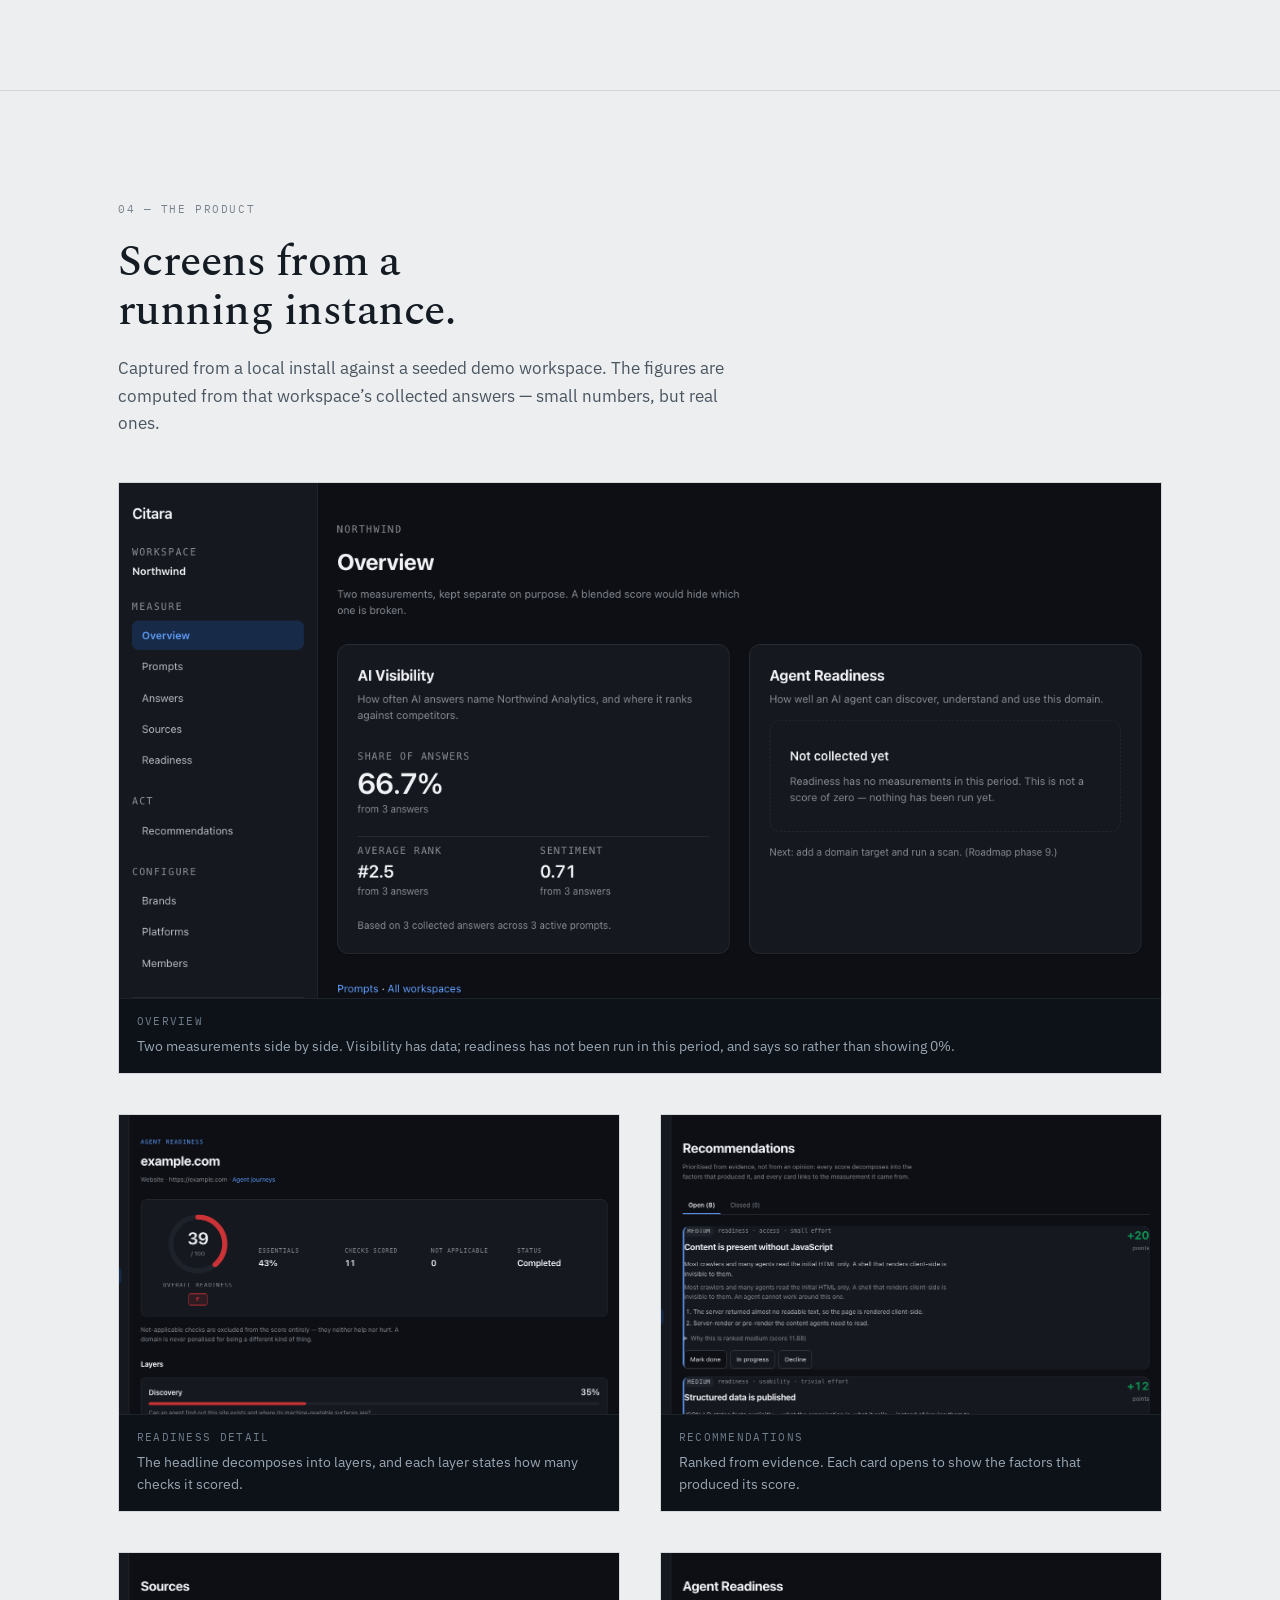
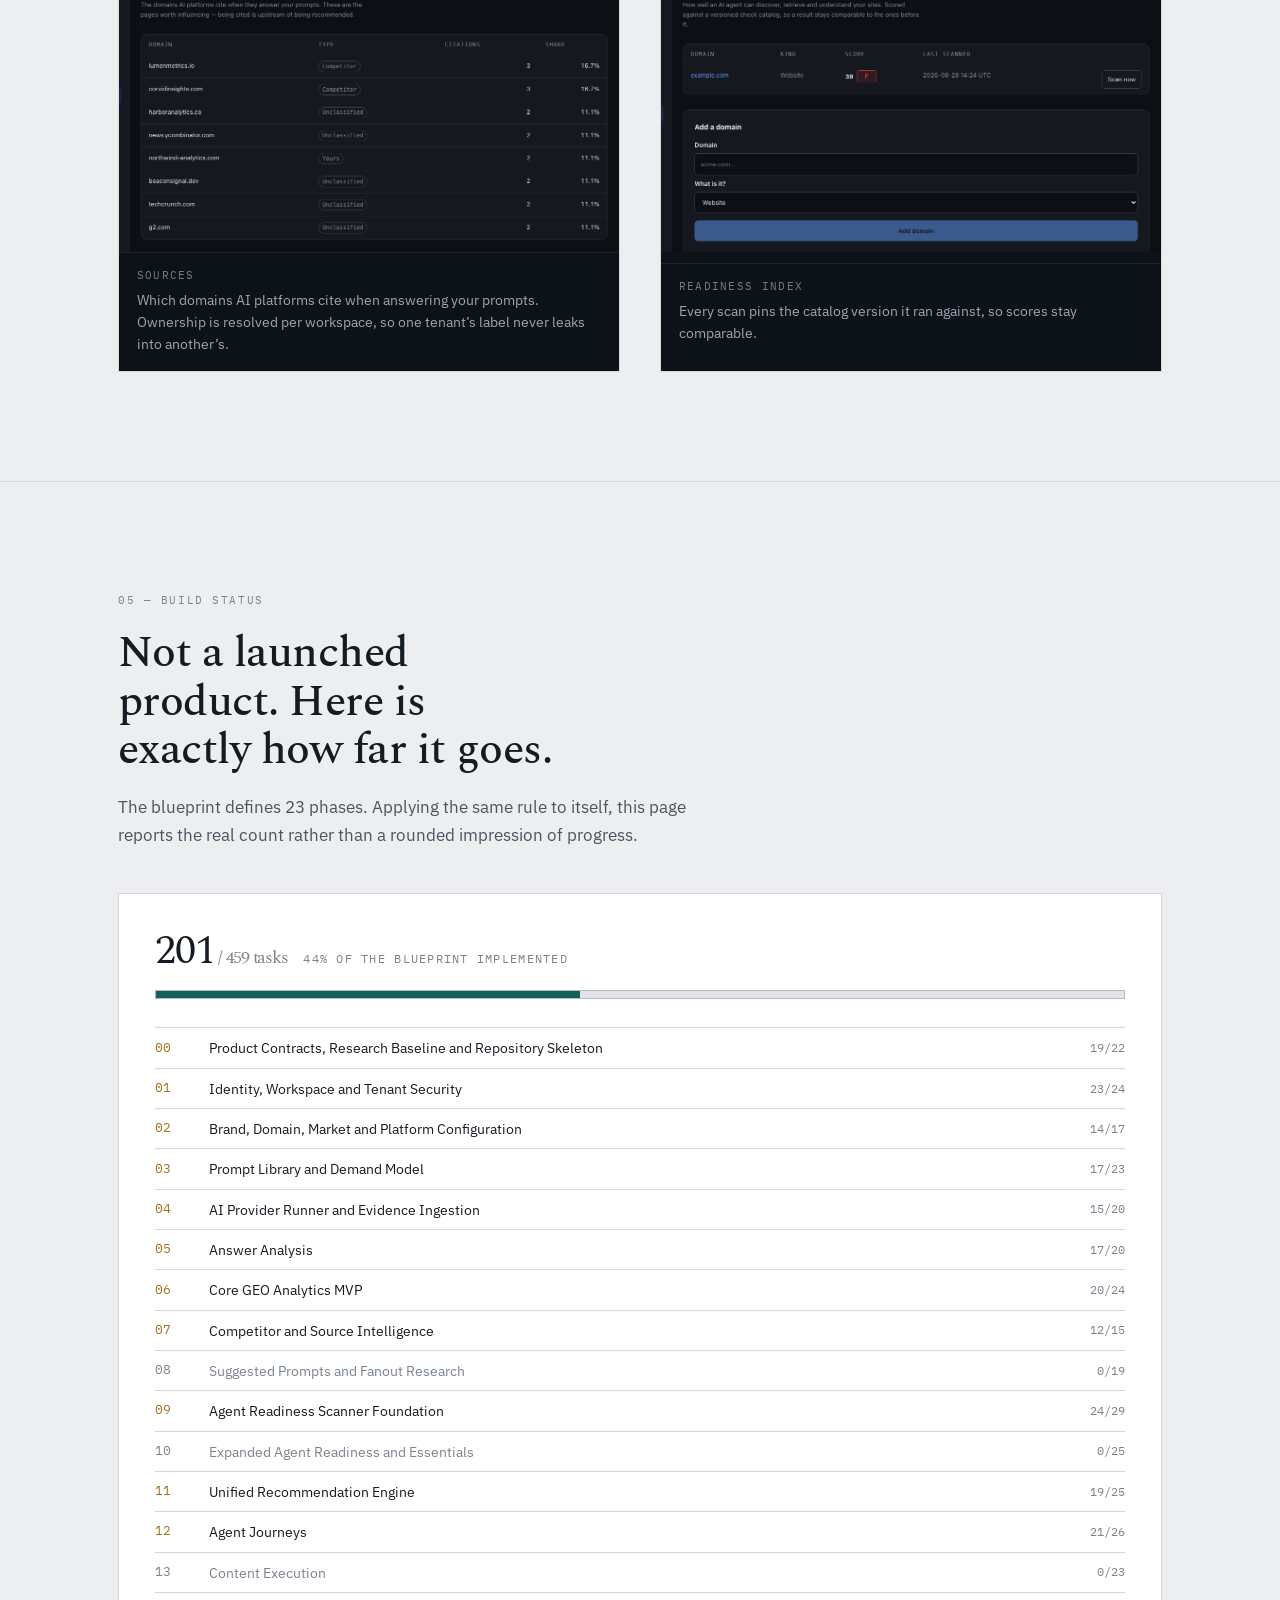
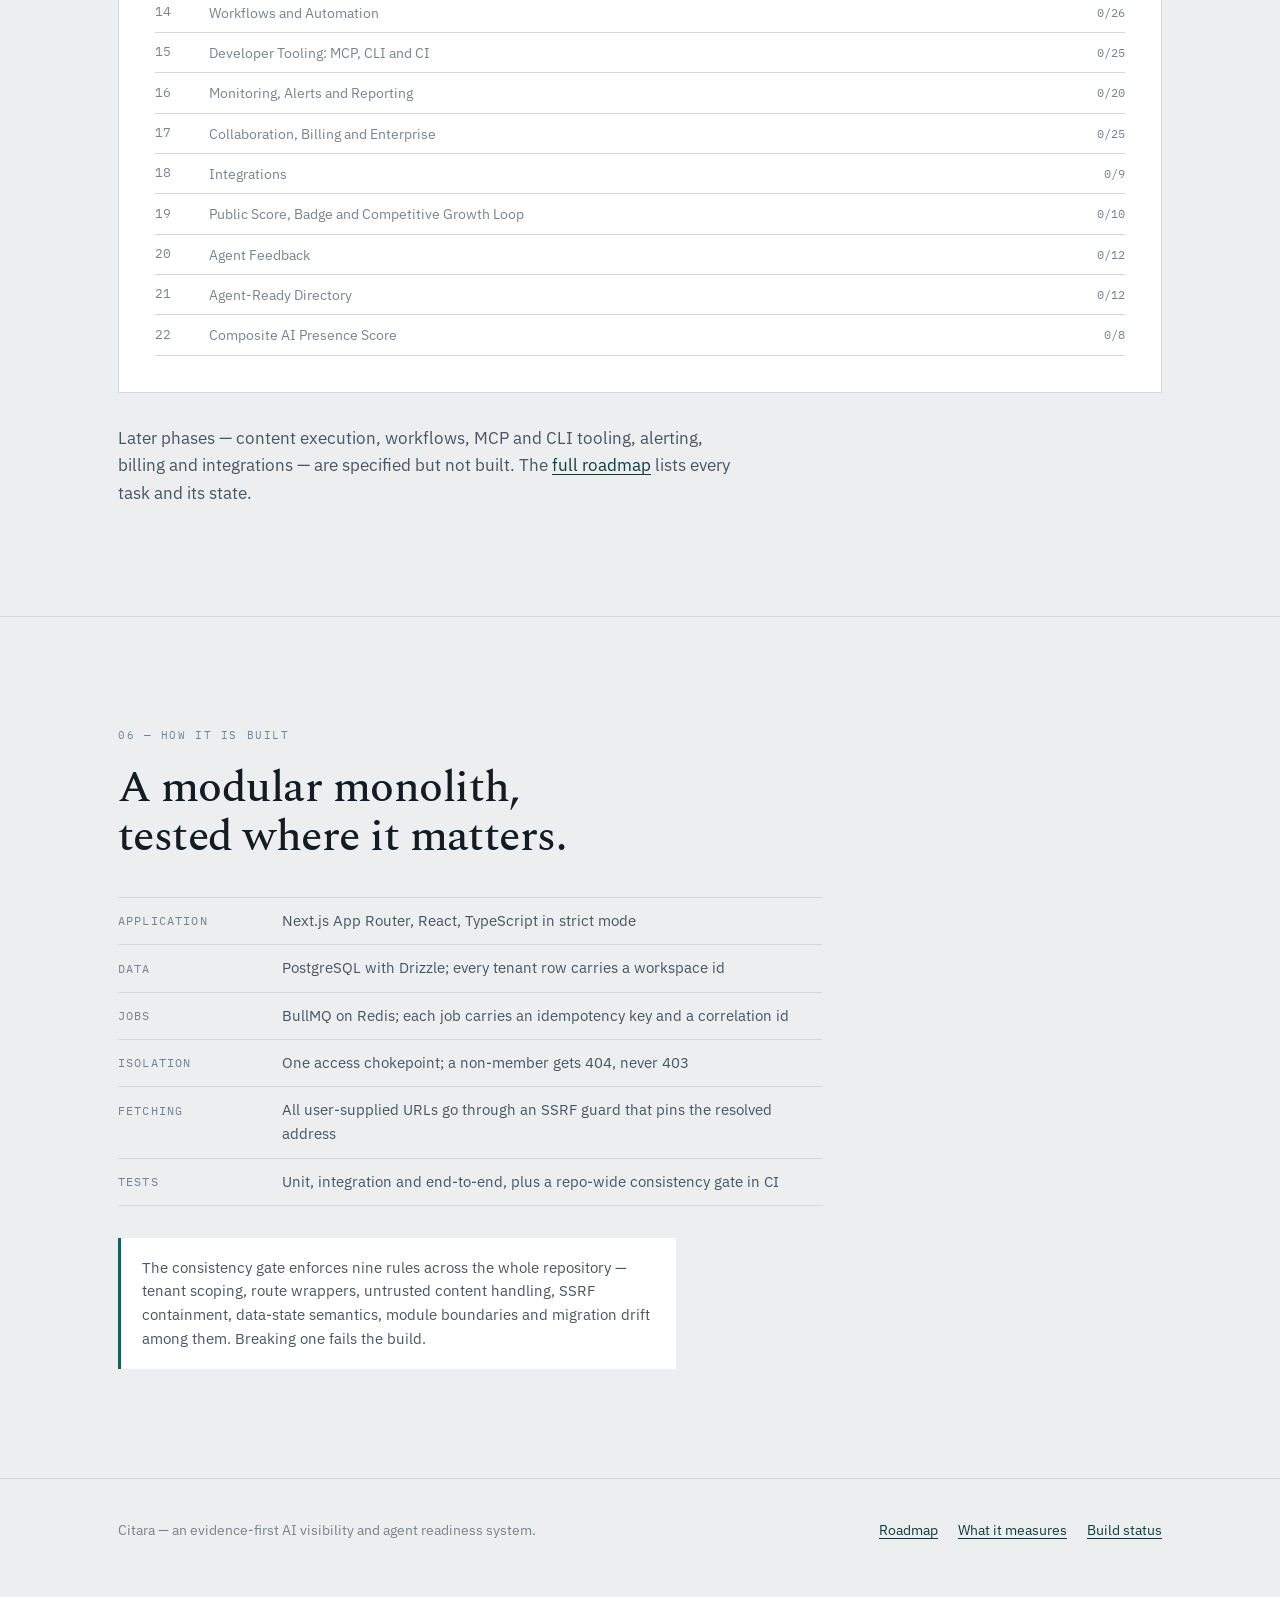
==== commit 58022e8f: "site: publish 2026-08-29 14:27 UTC" ====
--- a/index.html
+++ b/index.html
@@ -39,10 +39,13 @@
         <div class="shell hero__grid">
           <div>
             <p class="eyebrow">Work in progress · self-hosted</p>
-            <h1>Most AI visibility tools show you a number. Citara shows you <em>where it came from</em>.</h1>
+            <h1>
+              Most AI visibility tools show you a number. Citara shows you
+              <em>where it came from</em>.
+            </h1>
             <p class="hero__sub">
-              A number you cannot trace is decoration. Citara records the answer text, the mention, the
-              citation and the scan result that produced every figure — and when it has measured
+              A number you cannot trace is decoration. Citara records the answer text, the mention,
+              the citation and the scan result that produced every figure — and when it has measured
               nothing, it says so instead of drawing a zero.
             </p>
             <div class="hero__actions">
@@ -79,8 +82,8 @@
             Two questions, deliberately never blended into one.
           </h2>
           <p class="lede" style="margin-top: 1.25rem">
-            A single “AI presence score” would average a demand-side signal with a technical one, and
-            hide which of the two is broken. Citara keeps them apart and makes you look at both.
+            A single “AI presence score” would average a demand-side signal with a technical one,
+            and hide which of the two is broken. Citara keeps them apart and makes you look at both.
           </p>
 
           <div class="split">
@@ -101,8 +104,9 @@
             <div class="split__cell">
               <h3>Agent Readiness</h3>
               <p>
-                How well an AI agent can discover, retrieve and understand your site — scored against
-                a versioned check catalog, so a result stays comparable to the ones before it.
+                How well an AI agent can discover, retrieve and understand your site — scored
+                against a versioned check catalog, so a result stays comparable to the ones before
+                it.
               </p>
               <ul class="split__list">
                 <li>discovery &amp; access</li>
@@ -199,8 +203,8 @@
             <li>
               <h3>Daily snapshot</h3>
               <p>
-                Aggregates are weighted by the answers behind them and carry their own data state, so
-                a thin day never masquerades as a confident one.
+                Aggregates are weighted by the answers behind them and carry their own data state,
+                so a thin day never masquerades as a confident one.
               </p>
             </li>
           </ol>
@@ -243,7 +247,8 @@
               />
               <figcaption>
                 <b>Readiness detail</b>
-                The headline decomposes into layers, and each layer states how many checks it scored.
+                The headline decomposes into layers, and each layer states how many checks it
+                scored.
               </figcaption>
             </figure>
 
@@ -305,141 +310,177 @@
           </p>
 
           <!-- BUILD-STATUS:START -->
-        <div class="meter-block">
-          <div class="meter-head">
-            <span class="meter-figure">199<span> / 459 tasks</span></span>
-            <span class="meter-caption">43% of the blueprint implemented</span>
+          <div class="meter-block">
+            <div class="meter-head">
+              <span class="meter-figure">201<span> / 459 tasks</span></span>
+              <span class="meter-caption">44% of the blueprint implemented</span>
+            </div>
+            <div
+              class="meter"
+              role="meter"
+              aria-valuenow="201"
+              aria-valuemin="0"
+              aria-valuemax="459"
+              aria-label="Blueprint tasks completed"
+            >
+              <span style="width: 43.8%"></span>
+            </div>
+
+            <div class="phases">
+              <div class="phase phase--part">
+                <span class="phase__no">00</span>
+                <span
+                  class="phase__name"
+                  title="Product Contracts, Research Baseline and Repository Skeleton"
+                  >Product Contracts, Research Baseline and Repository Skeleton</span
+                >
+                <span class="phase__count">19/22</span>
+              </div>
+              <div class="phase phase--part">
+                <span class="phase__no">01</span>
+                <span class="phase__name" title="Identity, Workspace and Tenant Security"
+                  >Identity, Workspace and Tenant Security</span
+                >
+                <span class="phase__count">23/24</span>
+              </div>
+              <div class="phase phase--part">
+                <span class="phase__no">02</span>
+                <span class="phase__name" title="Brand, Domain, Market and Platform Configuration"
+                  >Brand, Domain, Market and Platform Configuration</span
+                >
+                <span class="phase__count">14/17</span>
+              </div>
+              <div class="phase phase--part">
+                <span class="phase__no">03</span>
+                <span class="phase__name" title="Prompt Library and Demand Model"
+                  >Prompt Library and Demand Model</span
+                >
+                <span class="phase__count">17/23</span>
+              </div>
+              <div class="phase phase--part">
+                <span class="phase__no">04</span>
+                <span class="phase__name" title="AI Provider Runner and Evidence Ingestion"
+                  >AI Provider Runner and Evidence Ingestion</span
+                >
+                <span class="phase__count">15/20</span>
+              </div>
+              <div class="phase phase--part">
+                <span class="phase__no">05</span>
+                <span class="phase__name" title="Answer Analysis">Answer Analysis</span>
+                <span class="phase__count">17/20</span>
+              </div>
+              <div class="phase phase--part">
+                <span class="phase__no">06</span>
+                <span class="phase__name" title="Core GEO Analytics MVP"
+                  >Core GEO Analytics MVP</span
+                >
+                <span class="phase__count">20/24</span>
+              </div>
+              <div class="phase phase--part">
+                <span class="phase__no">07</span>
+                <span class="phase__name" title="Competitor and Source Intelligence"
+                  >Competitor and Source Intelligence</span
+                >
+                <span class="phase__count">12/15</span>
+              </div>
+              <div class="phase phase--none">
+                <span class="phase__no">08</span>
+                <span class="phase__name" title="Suggested Prompts and Fanout Research"
+                  >Suggested Prompts and Fanout Research</span
+                >
+                <span class="phase__count">0/19</span>
+              </div>
+              <div class="phase phase--part">
+                <span class="phase__no">09</span>
+                <span class="phase__name" title="Agent Readiness Scanner Foundation"
+                  >Agent Readiness Scanner Foundation</span
+                >
+                <span class="phase__count">24/29</span>
+              </div>
+              <div class="phase phase--none">
+                <span class="phase__no">10</span>
+                <span class="phase__name" title="Expanded Agent Readiness and Essentials"
+                  >Expanded Agent Readiness and Essentials</span
+                >
+                <span class="phase__count">0/25</span>
+              </div>
+              <div class="phase phase--part">
+                <span class="phase__no">11</span>
+                <span class="phase__name" title="Unified Recommendation Engine"
+                  >Unified Recommendation Engine</span
+                >
+                <span class="phase__count">19/25</span>
+              </div>
+              <div class="phase phase--part">
+                <span class="phase__no">12</span>
+                <span class="phase__name" title="Agent Journeys">Agent Journeys</span>
+                <span class="phase__count">21/26</span>
+              </div>
+              <div class="phase phase--none">
+                <span class="phase__no">13</span>
+                <span class="phase__name" title="Content Execution">Content Execution</span>
+                <span class="phase__count">0/23</span>
+              </div>
+              <div class="phase phase--none">
+                <span class="phase__no">14</span>
+                <span class="phase__name" title="Workflows and Automation"
+                  >Workflows and Automation</span
+                >
+                <span class="phase__count">0/26</span>
+              </div>
+              <div class="phase phase--none">
+                <span class="phase__no">15</span>
+                <span class="phase__name" title="Developer Tooling: MCP, CLI and CI"
+                  >Developer Tooling: MCP, CLI and CI</span
+                >
+                <span class="phase__count">0/25</span>
+              </div>
+              <div class="phase phase--none">
+                <span class="phase__no">16</span>
+                <span class="phase__name" title="Monitoring, Alerts and Reporting"
+                  >Monitoring, Alerts and Reporting</span
+                >
+                <span class="phase__count">0/20</span>
+              </div>
+              <div class="phase phase--none">
+                <span class="phase__no">17</span>
+                <span class="phase__name" title="Collaboration, Billing and Enterprise"
+                  >Collaboration, Billing and Enterprise</span
+                >
+                <span class="phase__count">0/25</span>
+              </div>
+              <div class="phase phase--none">
+                <span class="phase__no">18</span>
+                <span class="phase__name" title="Integrations">Integrations</span>
+                <span class="phase__count">0/9</span>
+              </div>
+              <div class="phase phase--none">
+                <span class="phase__no">19</span>
+                <span class="phase__name" title="Public Score, Badge and Competitive Growth Loop"
+                  >Public Score, Badge and Competitive Growth Loop</span
+                >
+                <span class="phase__count">0/10</span>
+              </div>
+              <div class="phase phase--none">
+                <span class="phase__no">20</span>
+                <span class="phase__name" title="Agent Feedback">Agent Feedback</span>
+                <span class="phase__count">0/12</span>
+              </div>
+              <div class="phase phase--none">
+                <span class="phase__no">21</span>
+                <span class="phase__name" title="Agent-Ready Directory">Agent-Ready Directory</span>
+                <span class="phase__count">0/12</span>
+              </div>
+              <div class="phase phase--none">
+                <span class="phase__no">22</span>
+                <span class="phase__name" title="Composite AI Presence Score"
+                  >Composite AI Presence Score</span
+                >
+                <span class="phase__count">0/8</span>
+              </div>
+            </div>
           </div>
-          <div
-            class="meter"
-            role="meter"
-            aria-valuenow="199"
-            aria-valuemin="0"
-            aria-valuemax="459"
-            aria-label="Blueprint tasks completed"
-          >
-            <span style="width: 43.4%"></span>
-          </div>
-
-          <div class="phases">
-          <div class="phase phase--part">
-            <span class="phase__no">00</span>
-            <span class="phase__name" title="Product Contracts, Research Baseline and Repository Skeleton">Product Contracts, Research Baseline and Repository Skeleton</span>
-            <span class="phase__count">19/22</span>
-          </div>
-          <div class="phase phase--part">
-            <span class="phase__no">01</span>
-            <span class="phase__name" title="Identity, Workspace and Tenant Security">Identity, Workspace and Tenant Security</span>
-            <span class="phase__count">23/24</span>
-          </div>
-          <div class="phase phase--part">
-            <span class="phase__no">02</span>
-            <span class="phase__name" title="Brand, Domain, Market and Platform Configuration">Brand, Domain, Market and Platform Configuration</span>
-            <span class="phase__count">14/17</span>
-          </div>
-          <div class="phase phase--part">
-            <span class="phase__no">03</span>
-            <span class="phase__name" title="Prompt Library and Demand Model">Prompt Library and Demand Model</span>
-            <span class="phase__count">17/23</span>
-          </div>
-          <div class="phase phase--part">
-            <span class="phase__no">04</span>
-            <span class="phase__name" title="AI Provider Runner and Evidence Ingestion">AI Provider Runner and Evidence Ingestion</span>
-            <span class="phase__count">15/20</span>
-          </div>
-          <div class="phase phase--part">
-            <span class="phase__no">05</span>
-            <span class="phase__name" title="Answer Analysis">Answer Analysis</span>
-            <span class="phase__count">17/20</span>
-          </div>
-          <div class="phase phase--part">
-            <span class="phase__no">06</span>
-            <span class="phase__name" title="Core GEO Analytics MVP">Core GEO Analytics MVP</span>
-            <span class="phase__count">20/24</span>
-          </div>
-          <div class="phase phase--part">
-            <span class="phase__no">07</span>
-            <span class="phase__name" title="Competitor and Source Intelligence">Competitor and Source Intelligence</span>
-            <span class="phase__count">12/15</span>
-          </div>
-          <div class="phase phase--none">
-            <span class="phase__no">08</span>
-            <span class="phase__name" title="Suggested Prompts and Fanout Research">Suggested Prompts and Fanout Research</span>
-            <span class="phase__count">0/19</span>
-          </div>
-          <div class="phase phase--part">
-            <span class="phase__no">09</span>
-            <span class="phase__name" title="Agent Readiness Scanner Foundation">Agent Readiness Scanner Foundation</span>
-            <span class="phase__count">24/29</span>
-          </div>
-          <div class="phase phase--none">
-            <span class="phase__no">10</span>
-            <span class="phase__name" title="Expanded Agent Readiness and Essentials">Expanded Agent Readiness and Essentials</span>
-            <span class="phase__count">0/25</span>
-          </div>
-          <div class="phase phase--part">
-            <span class="phase__no">11</span>
-            <span class="phase__name" title="Unified Recommendation Engine">Unified Recommendation Engine</span>
-            <span class="phase__count">17/25</span>
-          </div>
-          <div class="phase phase--part">
-            <span class="phase__no">12</span>
-            <span class="phase__name" title="Agent Journeys">Agent Journeys</span>
-            <span class="phase__count">21/26</span>
-          </div>
-          <div class="phase phase--none">
-            <span class="phase__no">13</span>
-            <span class="phase__name" title="Content Execution">Content Execution</span>
-            <span class="phase__count">0/23</span>
-          </div>
-          <div class="phase phase--none">
-            <span class="phase__no">14</span>
-            <span class="phase__name" title="Workflows and Automation">Workflows and Automation</span>
-            <span class="phase__count">0/26</span>
-          </div>
-          <div class="phase phase--none">
-            <span class="phase__no">15</span>
-            <span class="phase__name" title="Developer Tooling: MCP, CLI and CI">Developer Tooling: MCP, CLI and CI</span>
-            <span class="phase__count">0/25</span>
-          </div>
-          <div class="phase phase--none">
-            <span class="phase__no">16</span>
-            <span class="phase__name" title="Monitoring, Alerts and Reporting">Monitoring, Alerts and Reporting</span>
-            <span class="phase__count">0/20</span>
-          </div>
-          <div class="phase phase--none">
-            <span class="phase__no">17</span>
-            <span class="phase__name" title="Collaboration, Billing and Enterprise">Collaboration, Billing and Enterprise</span>
-            <span class="phase__count">0/25</span>
-          </div>
-          <div class="phase phase--none">
-            <span class="phase__no">18</span>
-            <span class="phase__name" title="Integrations">Integrations</span>
-            <span class="phase__count">0/9</span>
-          </div>
-          <div class="phase phase--none">
-            <span class="phase__no">19</span>
-            <span class="phase__name" title="Public Score, Badge and Competitive Growth Loop">Public Score, Badge and Competitive Growth Loop</span>
-            <span class="phase__count">0/10</span>
-          </div>
-          <div class="phase phase--none">
-            <span class="phase__no">20</span>
-            <span class="phase__name" title="Agent Feedback">Agent Feedback</span>
-            <span class="phase__count">0/12</span>
-          </div>
-          <div class="phase phase--none">
-            <span class="phase__no">21</span>
-            <span class="phase__name" title="Agent-Ready Directory">Agent-Ready Directory</span>
-            <span class="phase__count">0/12</span>
-          </div>
-          <div class="phase phase--none">
-            <span class="phase__no">22</span>
-            <span class="phase__name" title="Composite AI Presence Score">Composite AI Presence Score</span>
-            <span class="phase__count">0/8</span>
-          </div>
-          </div>
-        </div>
-        <!-- BUILD-STATUS:END -->
+          <!-- BUILD-STATUS:END -->
 
           <p class="lede" style="margin-top: 2rem">
             Later phases — content execution, workflows, MCP and CLI tooling, alerting, billing and
@@ -475,7 +516,10 @@
             </li>
             <li>
               <b>Fetching</b>
-              <span>All user-supplied URLs go through an SSRF guard that pins the resolved address</span>
+              <span
+                >All user-supplied URLs go through an SSRF guard that pins the resolved
+                address</span
+              >
             </li>
             <li>
               <b>Tests</b>
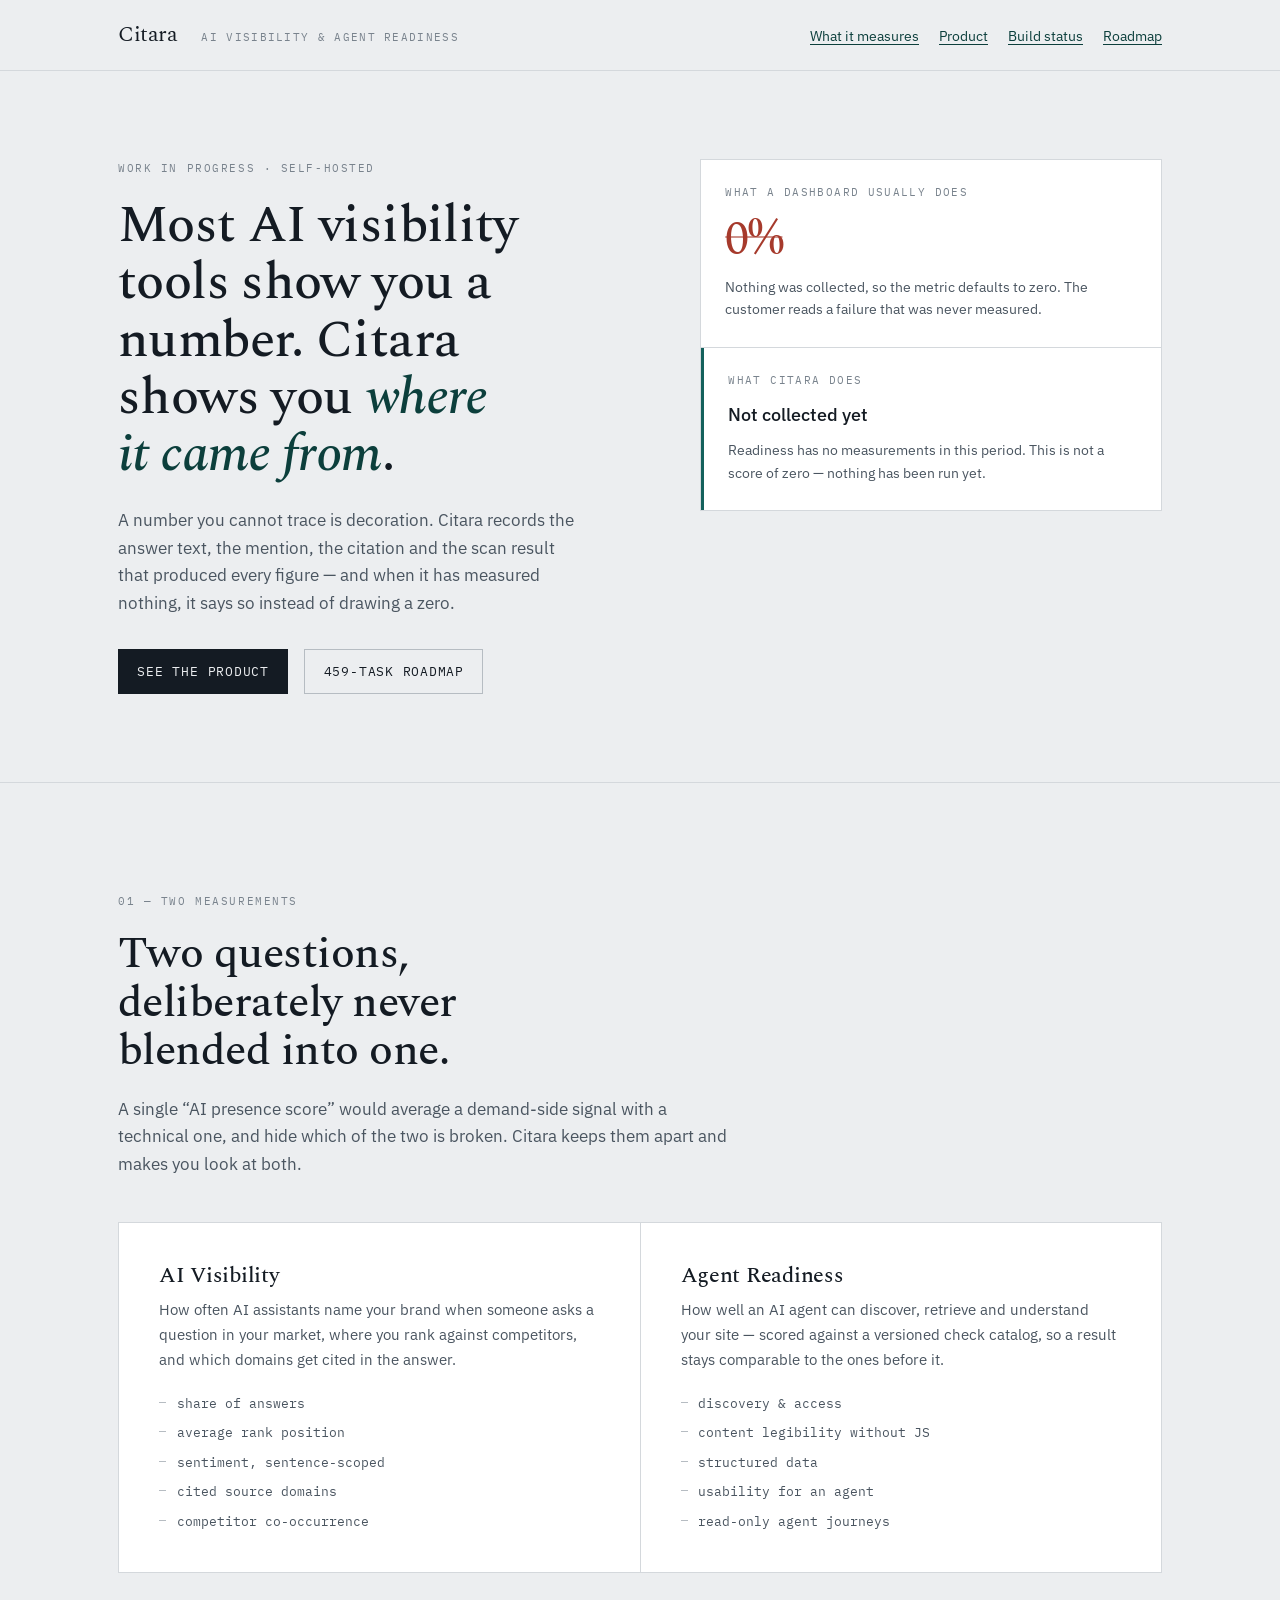
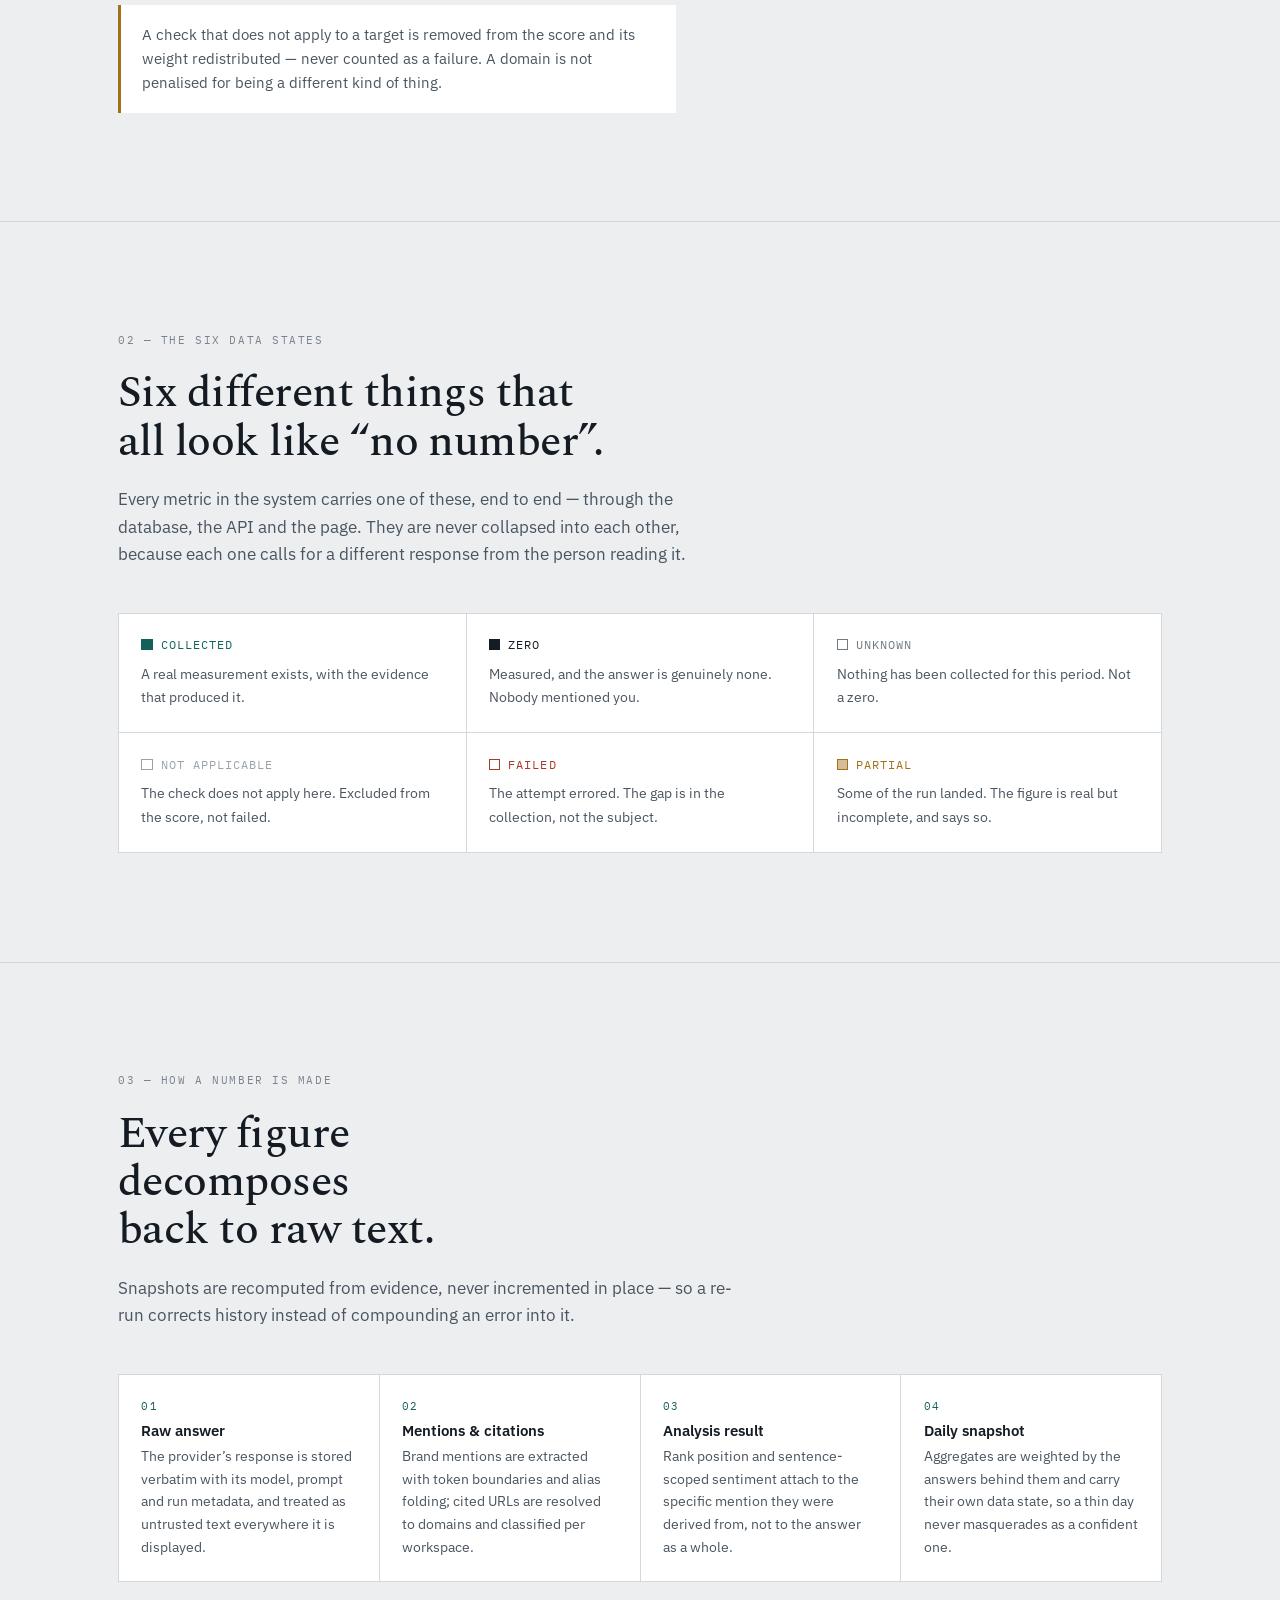
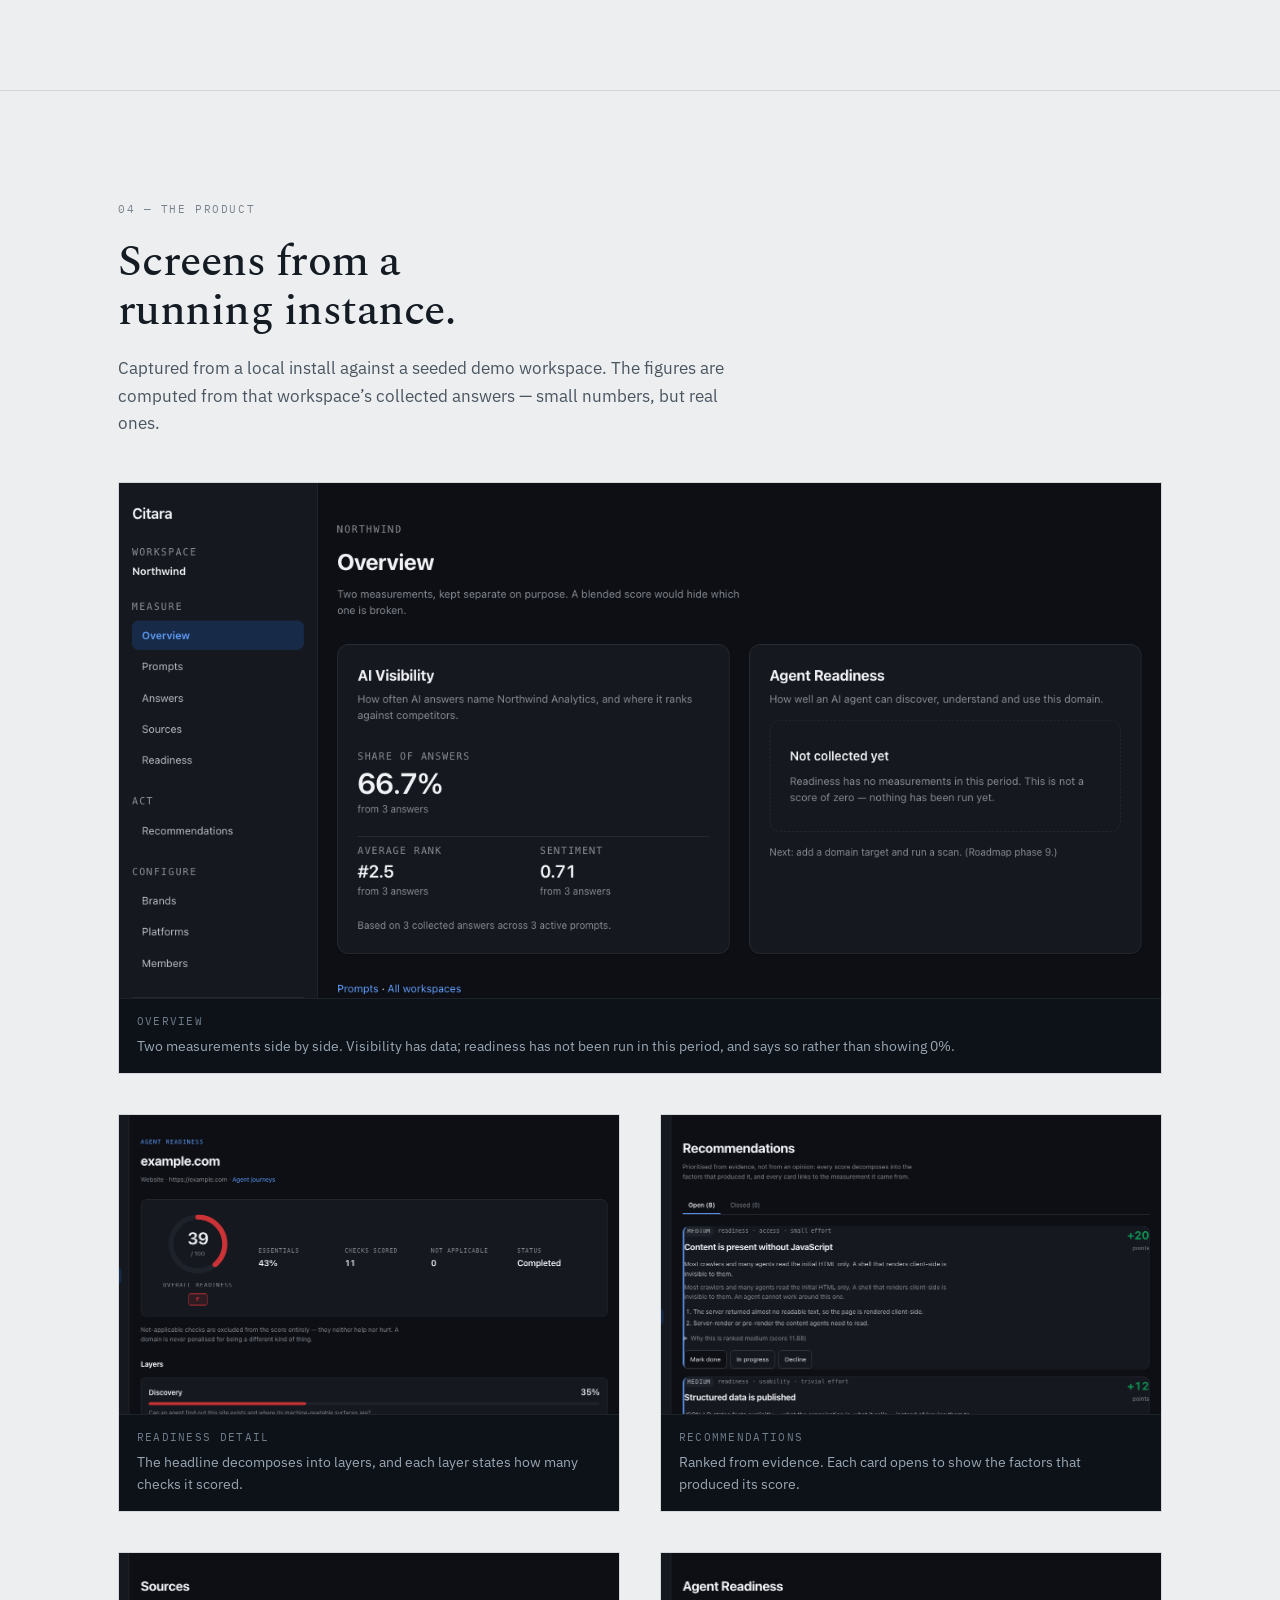
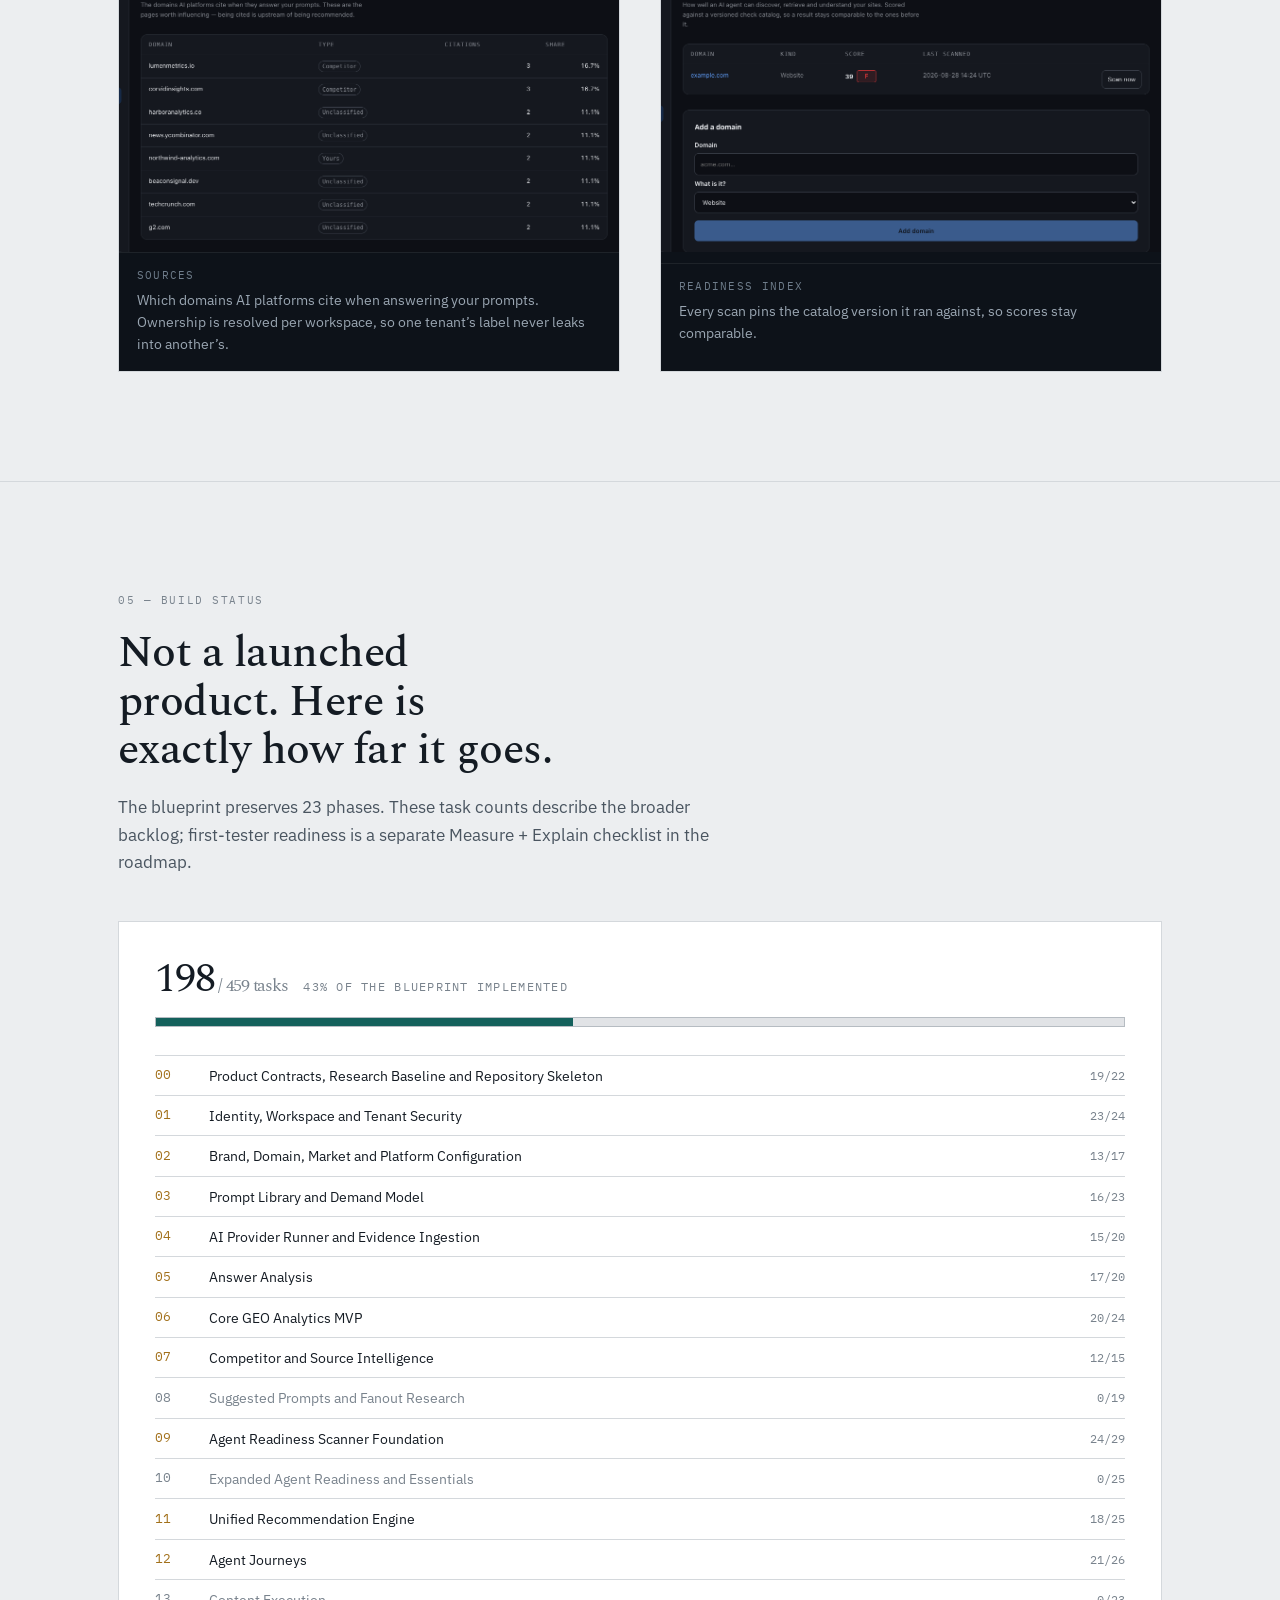
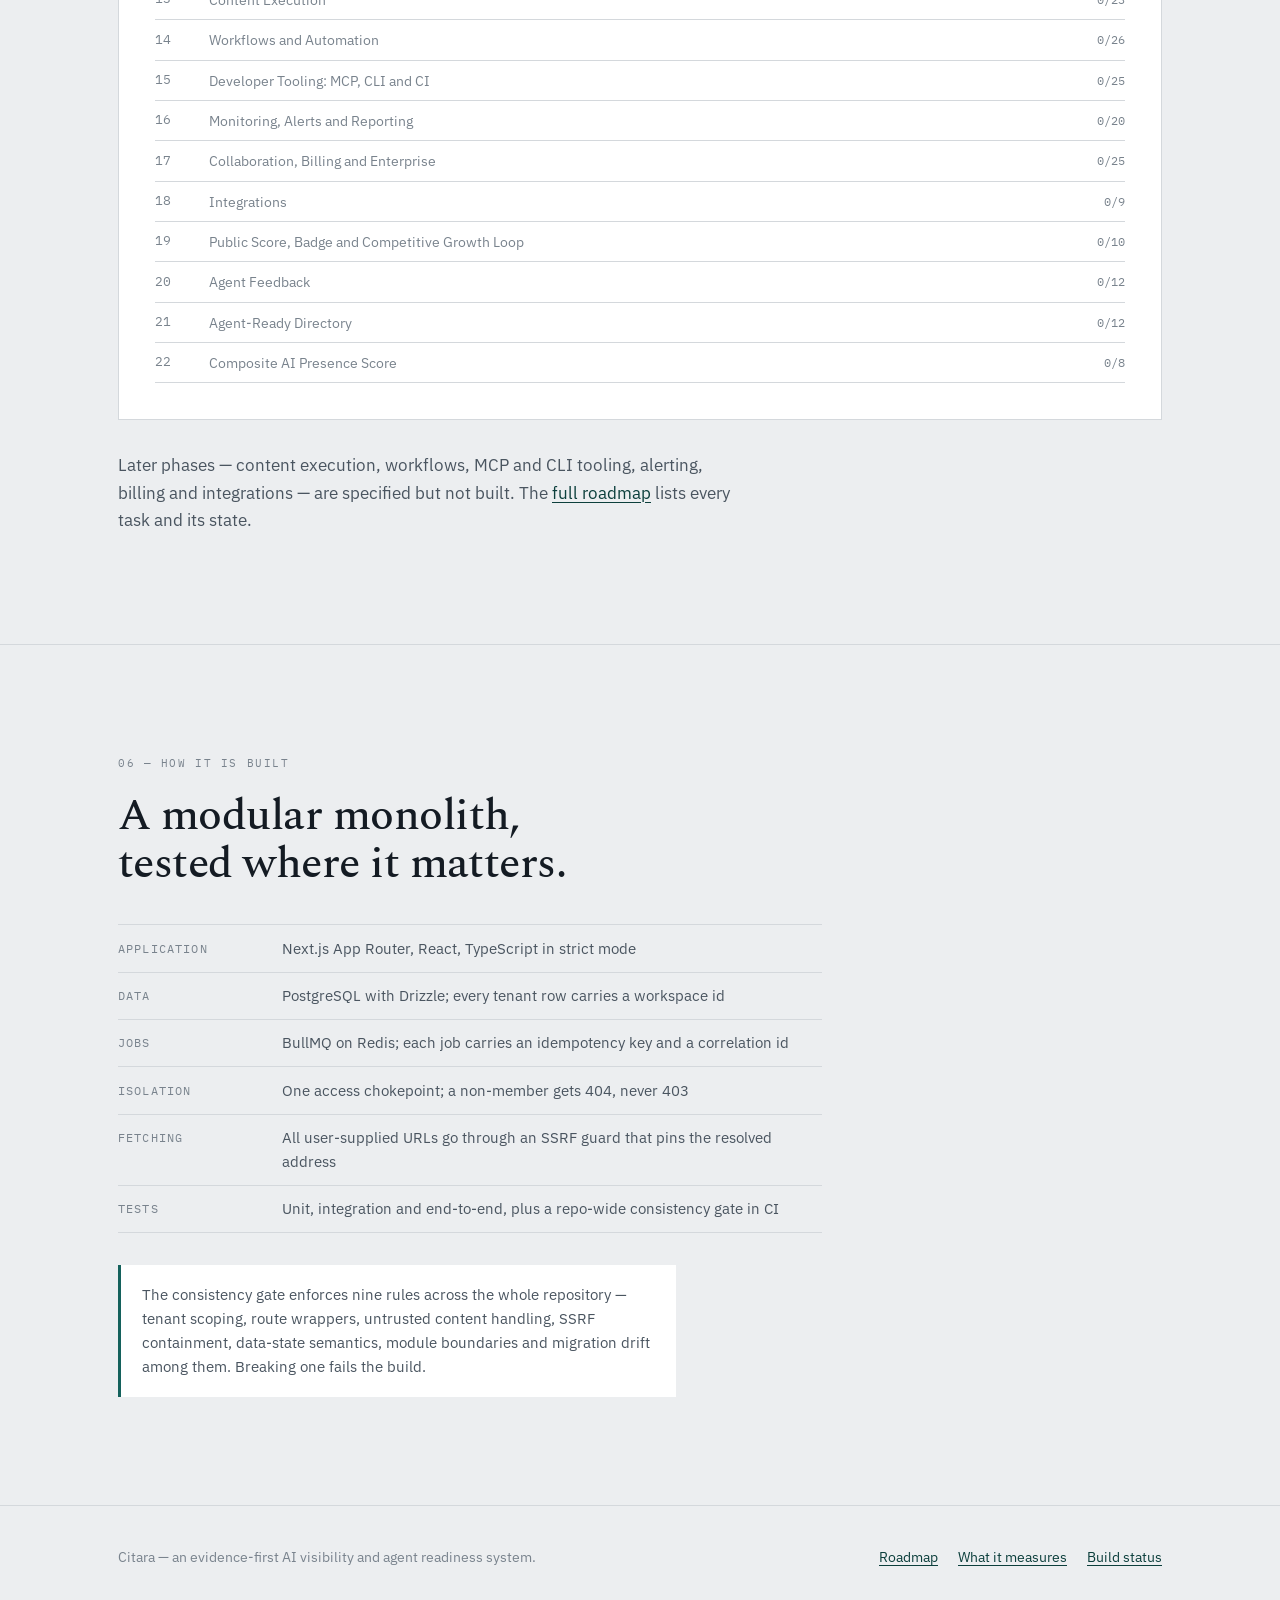
==== commit 721f8fb5: "site: publish 2026-09-11 21:22 UTC" ====
--- a/index.html
+++ b/index.html
@@ -305,25 +305,25 @@
             Not a launched product. Here is exactly how far it goes.
           </h2>
           <p class="lede" style="margin-top: 1.25rem">
-            The blueprint defines 23 phases. Applying the same rule to itself, this page reports the
-            real count rather than a rounded impression of progress.
+            The blueprint preserves 23 phases. These task counts describe the broader backlog;
+            first-tester readiness is a separate Measure + Explain checklist in the roadmap.
           </p>
 
           <!-- BUILD-STATUS:START -->
           <div class="meter-block">
             <div class="meter-head">
-              <span class="meter-figure">201<span> / 459 tasks</span></span>
-              <span class="meter-caption">44% of the blueprint implemented</span>
+              <span class="meter-figure">198<span> / 459 tasks</span></span>
+              <span class="meter-caption">43% of the blueprint implemented</span>
             </div>
             <div
               class="meter"
               role="meter"
-              aria-valuenow="201"
+              aria-valuenow="198"
               aria-valuemin="0"
               aria-valuemax="459"
               aria-label="Blueprint tasks completed"
             >
-              <span style="width: 43.8%"></span>
+              <span style="width: 43.1%"></span>
             </div>
 
             <div class="phases">
@@ -348,14 +348,14 @@
                 <span class="phase__name" title="Brand, Domain, Market and Platform Configuration"
                   >Brand, Domain, Market and Platform Configuration</span
                 >
-                <span class="phase__count">14/17</span>
+                <span class="phase__count">13/17</span>
               </div>
               <div class="phase phase--part">
                 <span class="phase__no">03</span>
                 <span class="phase__name" title="Prompt Library and Demand Model"
                   >Prompt Library and Demand Model</span
                 >
-                <span class="phase__count">17/23</span>
+                <span class="phase__count">16/23</span>
               </div>
               <div class="phase phase--part">
                 <span class="phase__no">04</span>
@@ -409,7 +409,7 @@
                 <span class="phase__name" title="Unified Recommendation Engine"
                   >Unified Recommendation Engine</span
                 >
-                <span class="phase__count">19/25</span>
+                <span class="phase__count">18/25</span>
               </div>
               <div class="phase phase--part">
                 <span class="phase__no">12</span>
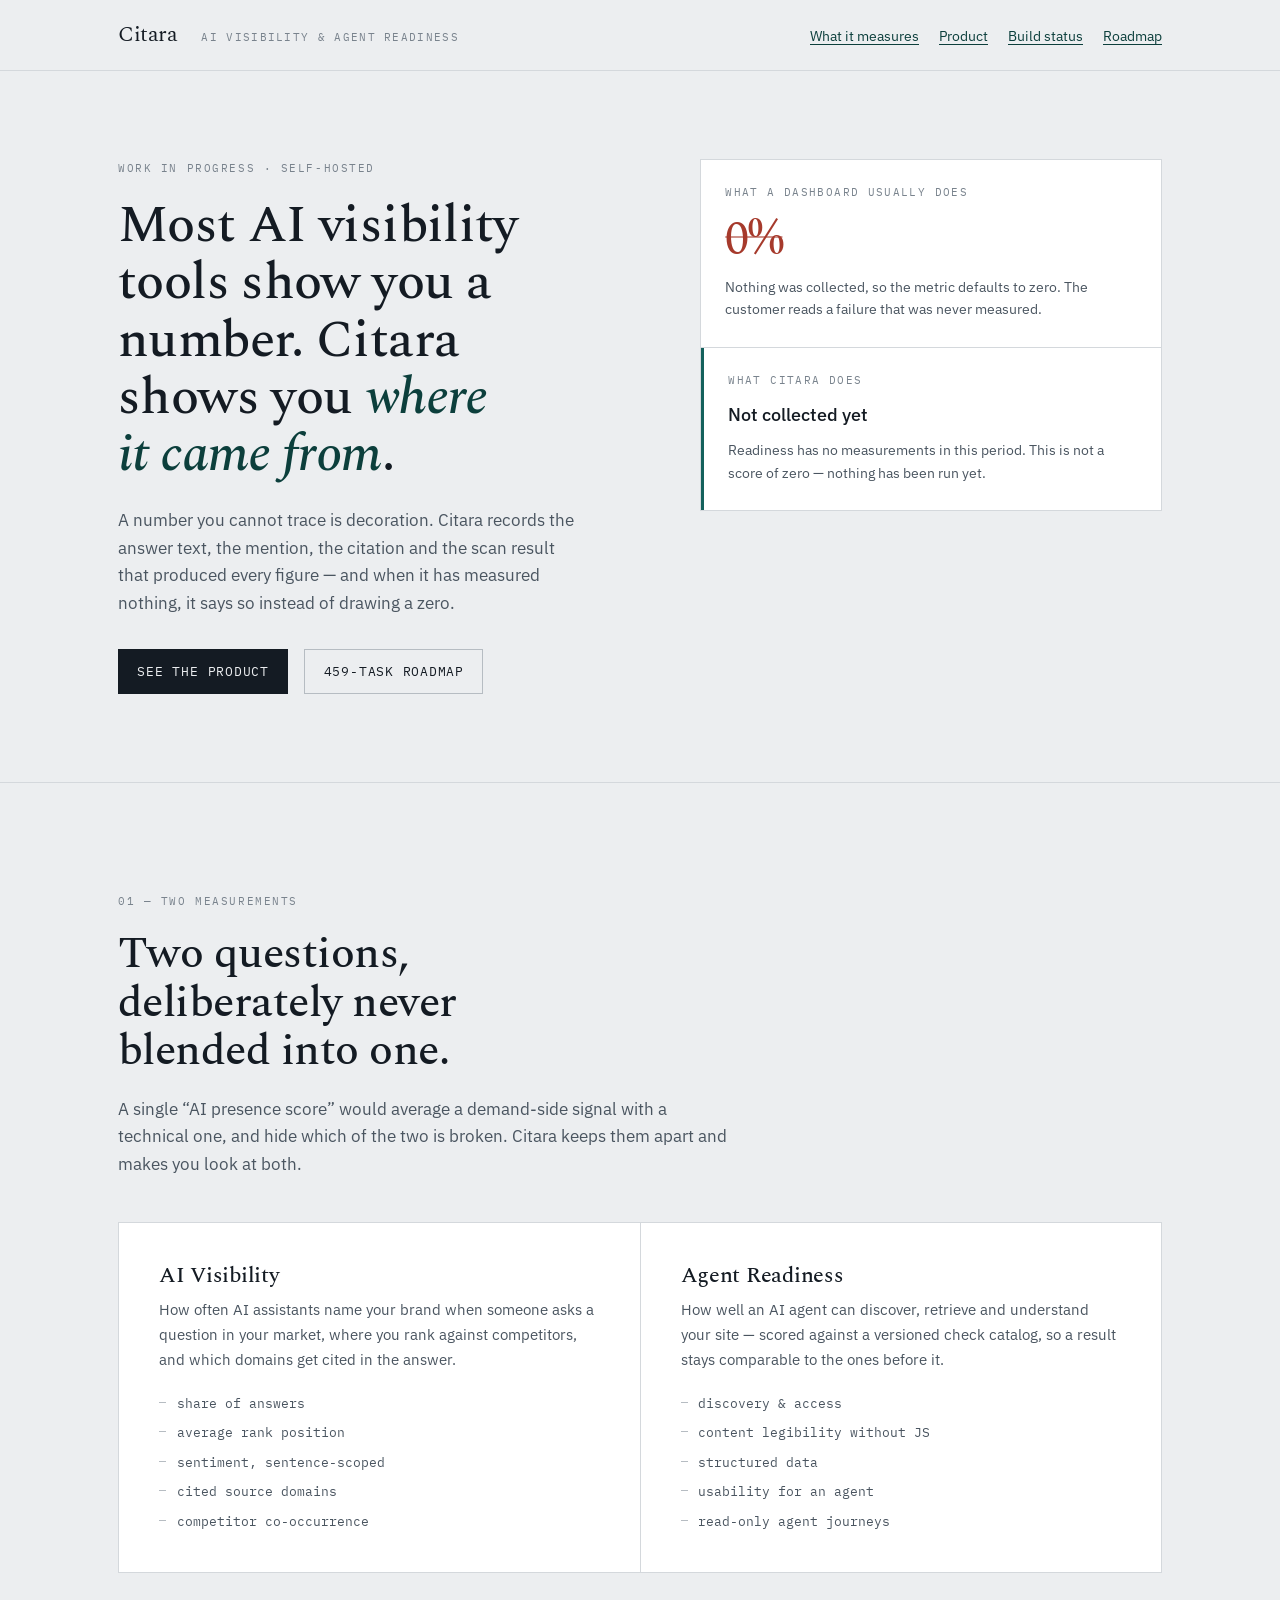
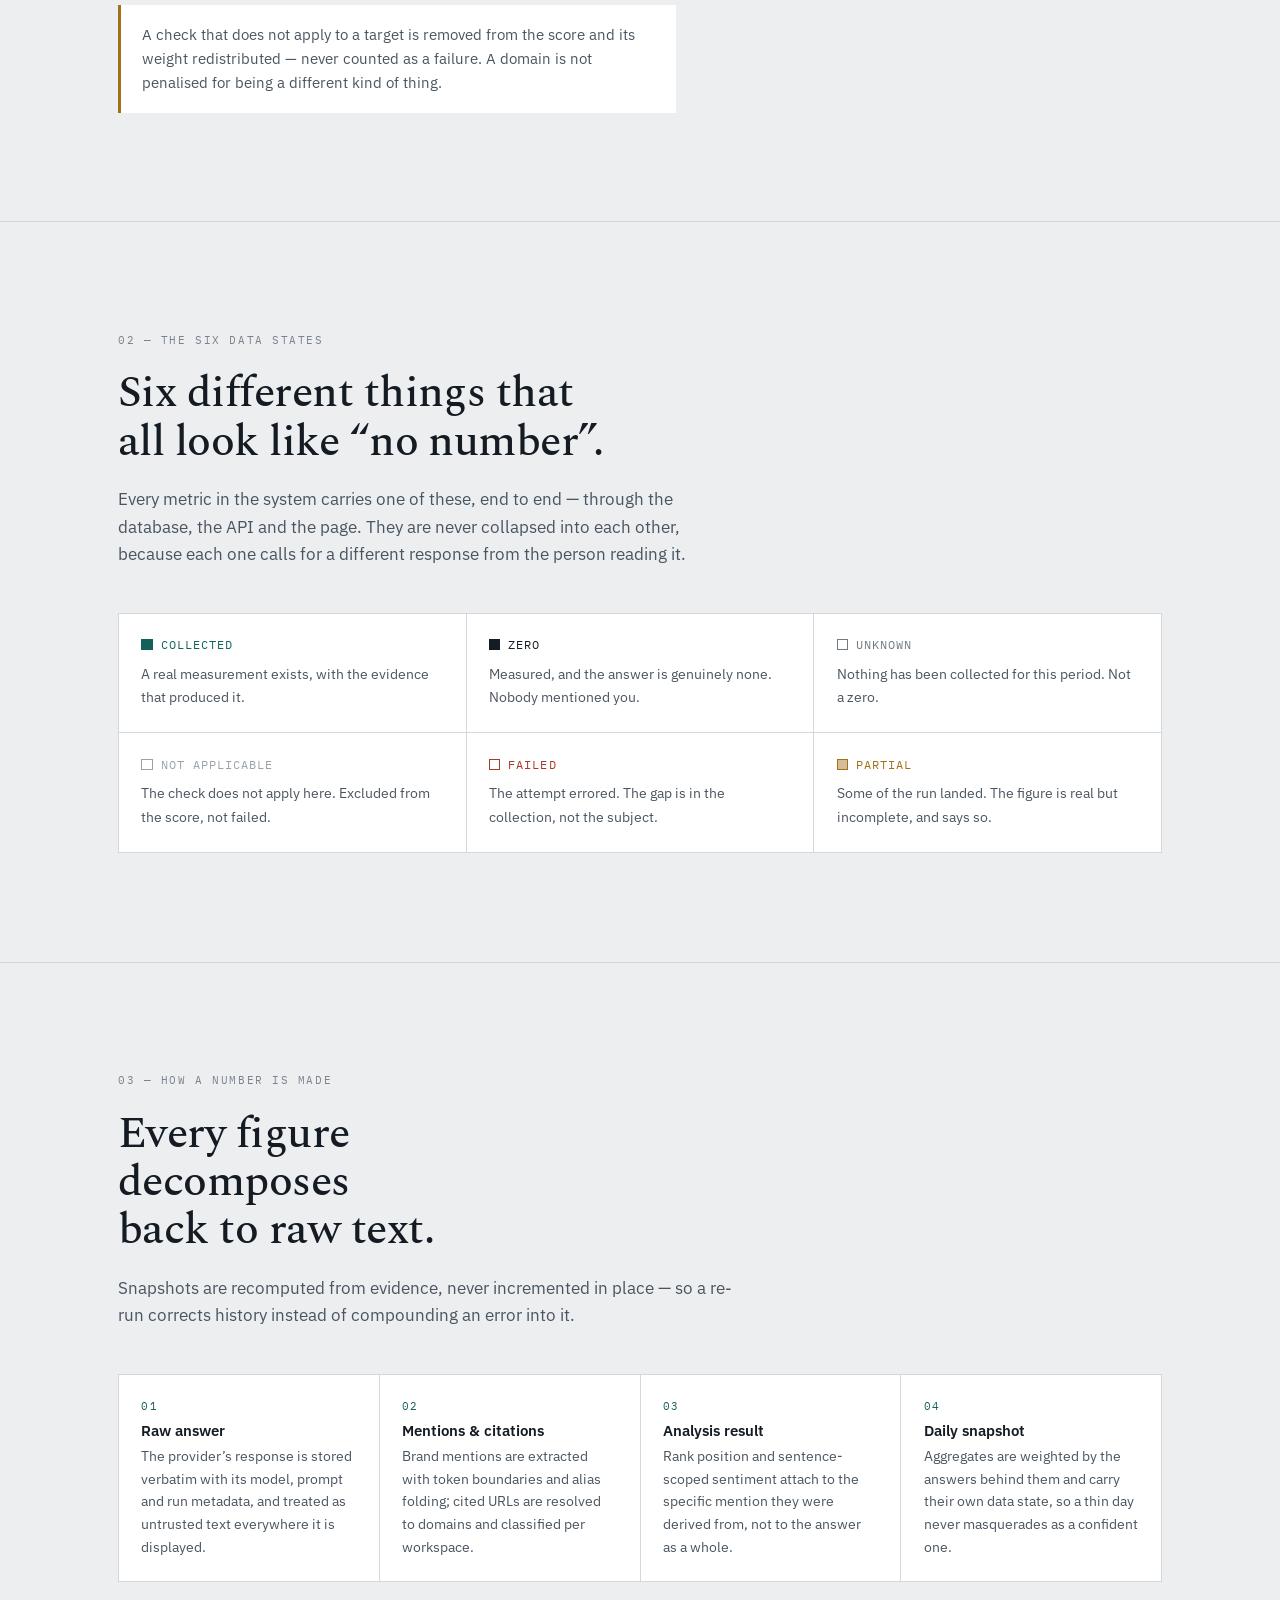
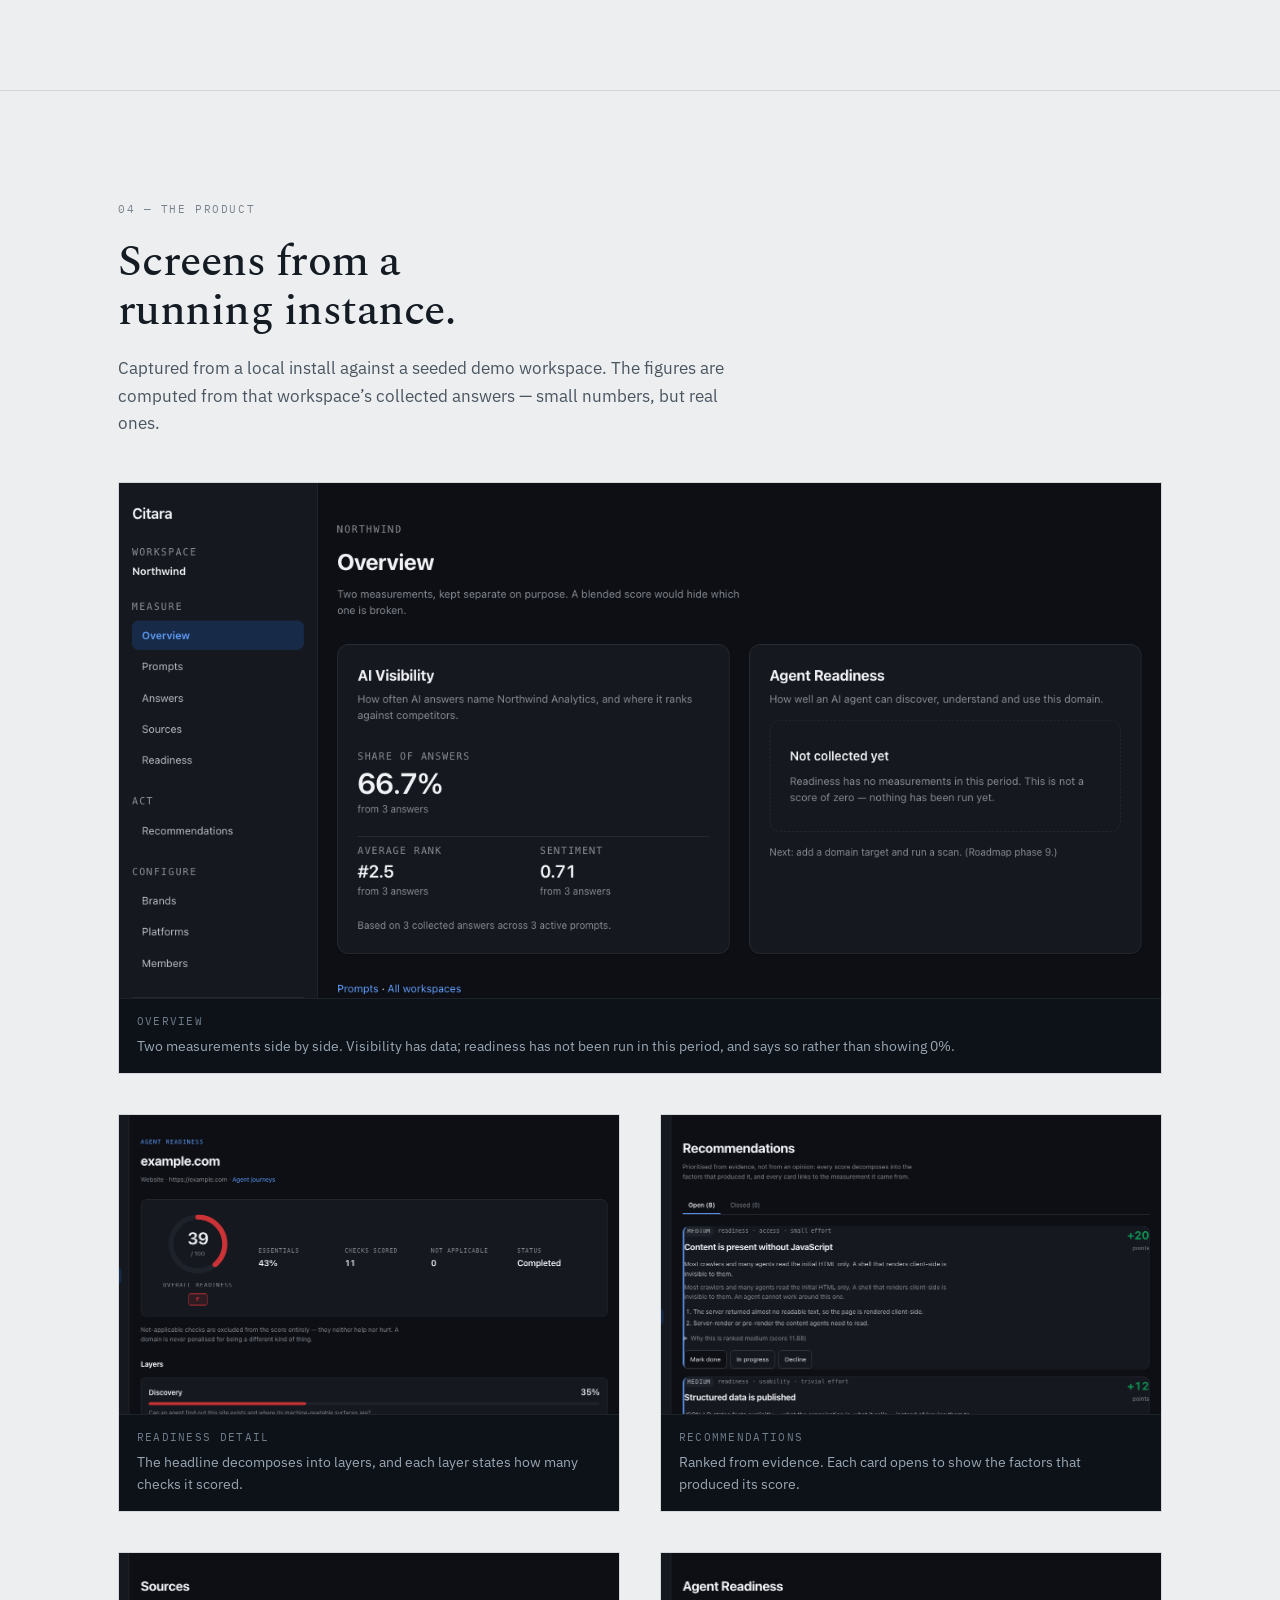
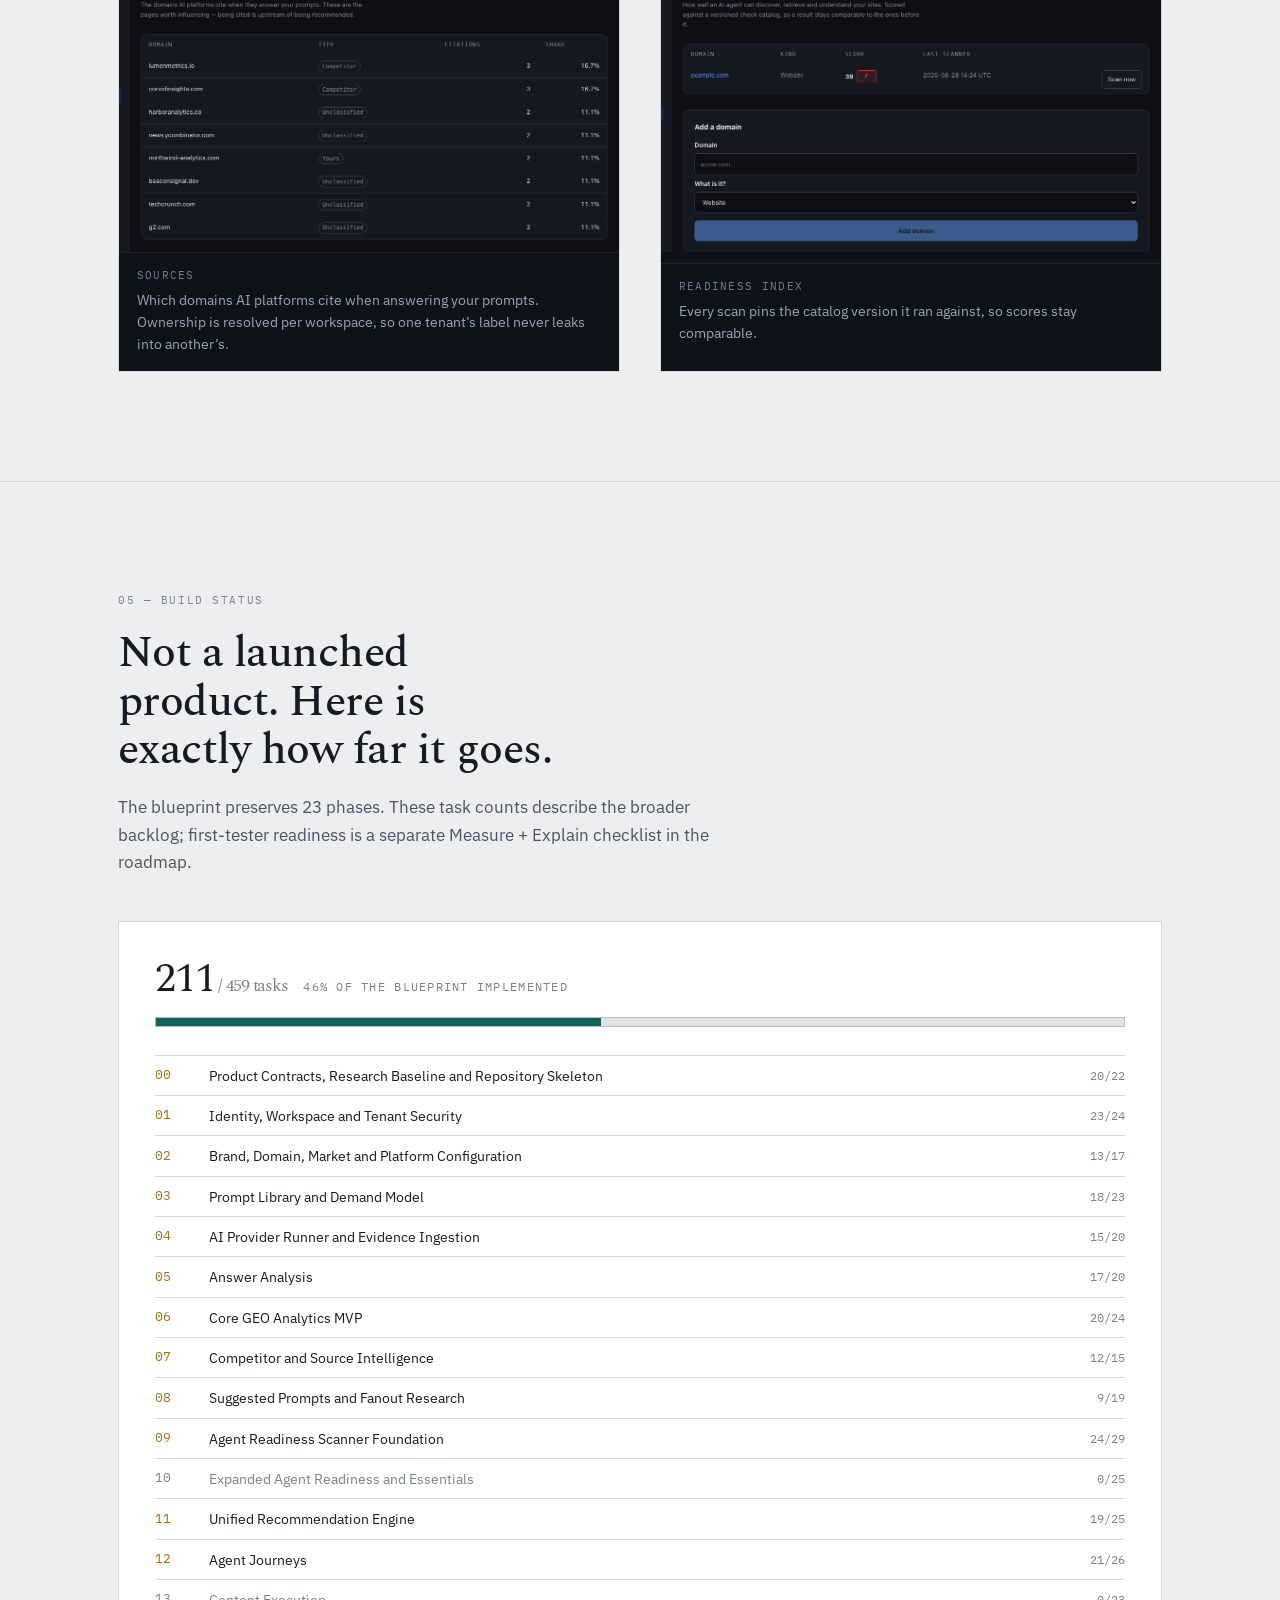
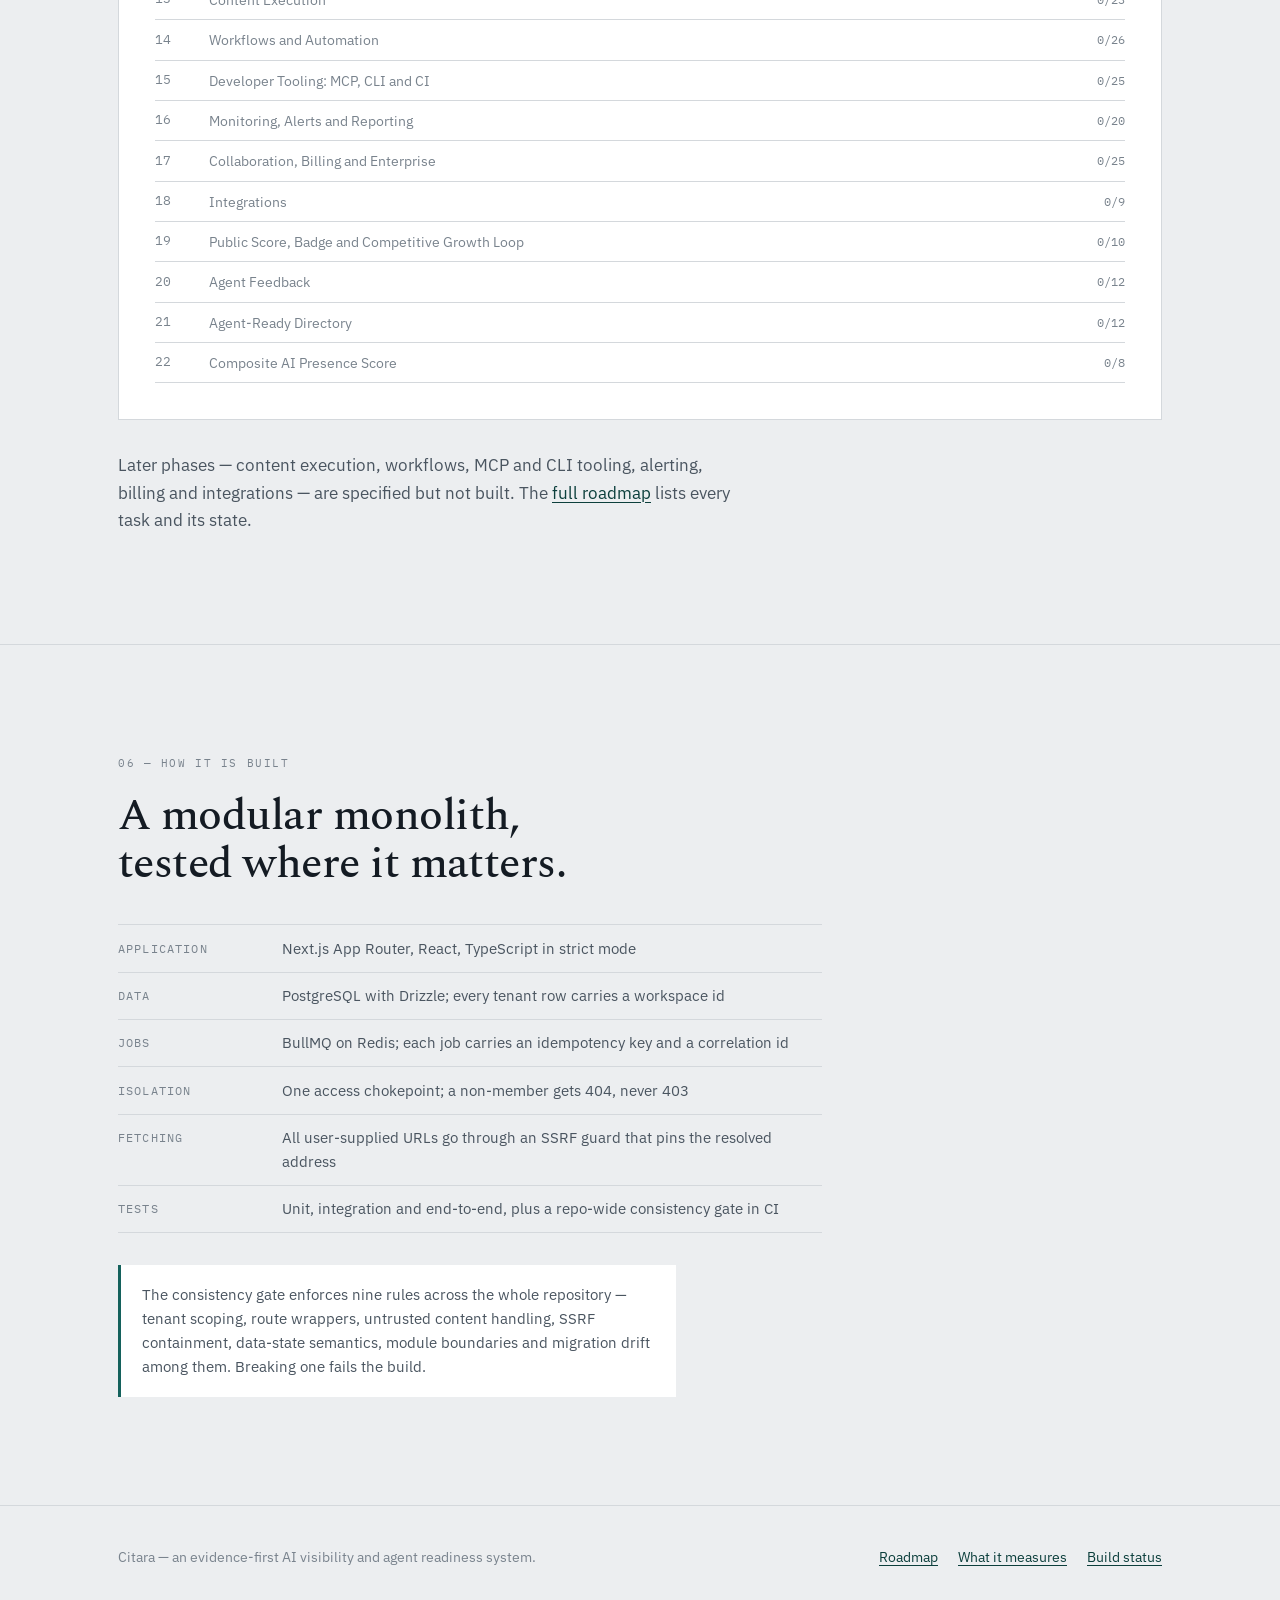
==== commit 7667f2c8: "site: publish 2026-09-11 22:13 UTC" ====
--- a/index.html
+++ b/index.html
@@ -312,18 +312,18 @@
           <!-- BUILD-STATUS:START -->
           <div class="meter-block">
             <div class="meter-head">
-              <span class="meter-figure">198<span> / 459 tasks</span></span>
-              <span class="meter-caption">43% of the blueprint implemented</span>
+              <span class="meter-figure">211<span> / 459 tasks</span></span>
+              <span class="meter-caption">46% of the blueprint implemented</span>
             </div>
             <div
               class="meter"
               role="meter"
-              aria-valuenow="198"
+              aria-valuenow="211"
               aria-valuemin="0"
               aria-valuemax="459"
               aria-label="Blueprint tasks completed"
             >
-              <span style="width: 43.1%"></span>
+              <span style="width: 46%"></span>
             </div>
 
             <div class="phases">
@@ -334,7 +334,7 @@
                   title="Product Contracts, Research Baseline and Repository Skeleton"
                   >Product Contracts, Research Baseline and Repository Skeleton</span
                 >
-                <span class="phase__count">19/22</span>
+                <span class="phase__count">20/22</span>
               </div>
               <div class="phase phase--part">
                 <span class="phase__no">01</span>
@@ -355,7 +355,7 @@
                 <span class="phase__name" title="Prompt Library and Demand Model"
                   >Prompt Library and Demand Model</span
                 >
-                <span class="phase__count">16/23</span>
+                <span class="phase__count">18/23</span>
               </div>
               <div class="phase phase--part">
                 <span class="phase__no">04</span>
@@ -383,12 +383,12 @@
                 >
                 <span class="phase__count">12/15</span>
               </div>
-              <div class="phase phase--none">
+              <div class="phase phase--part">
                 <span class="phase__no">08</span>
                 <span class="phase__name" title="Suggested Prompts and Fanout Research"
                   >Suggested Prompts and Fanout Research</span
                 >
-                <span class="phase__count">0/19</span>
+                <span class="phase__count">9/19</span>
               </div>
               <div class="phase phase--part">
                 <span class="phase__no">09</span>
@@ -409,7 +409,7 @@
                 <span class="phase__name" title="Unified Recommendation Engine"
                   >Unified Recommendation Engine</span
                 >
-                <span class="phase__count">18/25</span>
+                <span class="phase__count">19/25</span>
               </div>
               <div class="phase phase--part">
                 <span class="phase__no">12</span>
